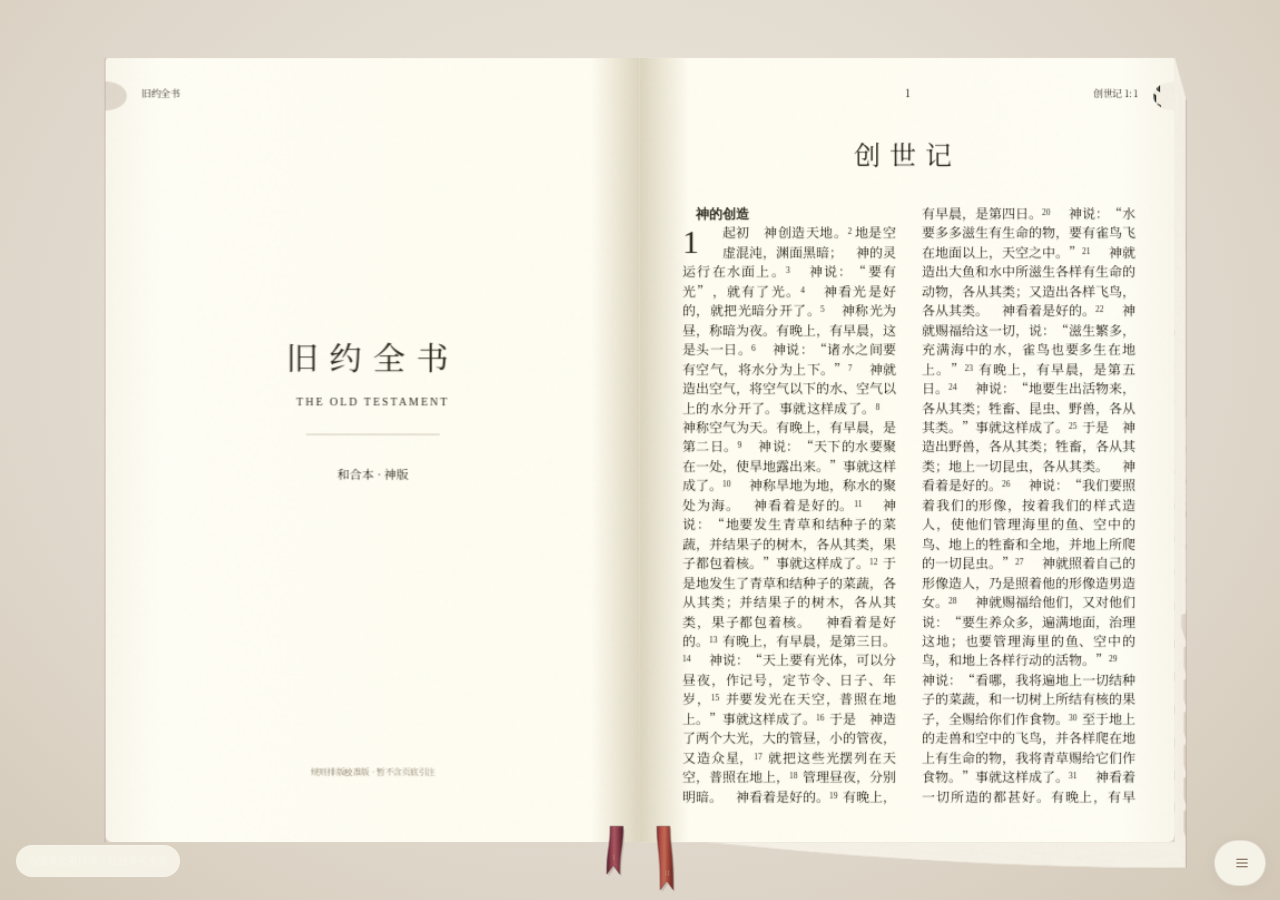
==== rules.html @ 72e5d9ef "Publish rule-based text typesetting preview" ====
<!doctype html>
<html lang="zh-CN" class="paper-immersive" data-reader-scene="reading" data-reader-chrome="hidden" data-paper-scene="reading" data-reader-build="rules-1" data-requires-rules="true">
<head>
  <meta charset="utf-8">
  <meta name="viewport" content="width=device-width,initial-scale=1,viewport-fit=cover">
  <meta name="theme-color" content="#d8d0c2">
  <meta name="description" content="固定纸页、双栏对开、书侧索引与真实阅读进度。一个保留经文空间记忆的圣经阅读体验原型。">
  <link rel="manifest" href="manifest.webmanifest"><link rel="icon" href="app-icon.svg" type="image/svg+xml"><link rel="apple-touch-icon" sizes="180x180" href="app-icon-180.png"><meta name="apple-mobile-web-app-capable" content="yes"><meta name="apple-mobile-web-app-status-bar-style" content="black-translucent">
  <title>纸页 · 统一规则排版校准</title>
  <link rel="stylesheet" href="fonts.css?v=rules-1">
  <link rel="stylesheet" href="fonts-extra.css?v=rules-1">
  <link rel="stylesheet" href="style.css?v=rules-1">
  <link rel="stylesheet" href="book-index.css?v=rules-1"><link rel="stylesheet" href="book-scene.css?v=rules-1"><link rel="stylesheet" href="book-solid.css?v=rules-1"><link rel="stylesheet" href="book-leaves.css?v=rules-1"><link rel="stylesheet" href="immersion.css?v=rules-1">
  <script src="book-material.js?v=rules-1" defer></script><script src="book-kinematics.js?v=rules-1" defer></script><script src="book-solid.js?v=rules-1" defer></script><script src="book-leaves.js?v=rules-1" defer></script><script src="book-scene.js?v=rules-1" defer></script><script src="book-index.js?v=rules-1" defer></script>
  <script src="bible-data.js?v=rules-1" defer></script>
  <script src="data/bible-source.js?v=rules-1" defer></script>
  <script src="paper-layout.js?v=rules-1" defer></script>
  <script src="paper-edition.js?v=rules-1" defer></script>
  <script src="rule-reader-bootstrap.js?v=rules-1" defer></script>
  <script src="paper-typography.js?v=rules-1" defer></script><script src="paper-page.js?v=rules-1" defer></script>
  <script src="gesture-core.js?v=rules-1" defer></script>
  <script src="paper-physics.js?v=rules-1" defer></script>
  <script src="paper-renderer.js?v=rules-1" defer></script>
  <script src="paper-edges.js?v=rules-1" defer></script><script src="ribbon-bookmarks.js?v=rules-1" defer></script>
  <link rel="stylesheet" href="paper-edges.css?v=rules-1"><link rel="stylesheet" href="ribbon-bookmarks.css?v=rules-1">
  <script src="app.js?v=rules-1" defer></script><script src="immersion.js?v=rules-1" defer></script>

  <script src="reader-release.js?v=rules-1" defer></script>
  <style>#reader-rule-loading{position:fixed;inset:0;z-index:9999;display:grid;place-content:center;padding:32px;background:#e8e1d4;color:#493f32;text-align:center;font:16px/1.8 system-ui,sans-serif}#reader-rule-loading p{max-width:30em}#reader-rule-loading a{color:#8b3939}html[data-rule-layout="ready"] #reader-rule-loading{display:none}</style>
</head>
<body data-paper-scene="reading">
<div id="reader-rule-loading" role="status"><strong>纸页 · 正在准备书页</strong><p>首次打开需要载入全文和字体，请稍候。</p><a href="./?v=rules-1">加载遇到问题？重新打开</a></div>
<header class="masthead">
  <a class="brand" href="#" aria-label="纸页，返回阅读"><span class="brand-mark">页</span><span>纸页<small>PAPER BIBLE</small></span></a>
  <div class="edition-label">和合本 · 规则排版校准 <span>RULES 01 · 统一规则试排</span></div>
  <button class="text-button" id="about-open">关于这本书 <span aria-hidden="true">↗</span></button>
</header>
<main>
  <aside class="intro">
    <div class="eyebrow"><i></i> 为位置记忆而设计</div>
    <h1>记得那句话，<br>也记得<br><em>它在哪里。</em></h1>
    <p class="lede">不是一条滚动的文字流。<br>是一本可以握住、翻动、重新找到的书。</p>
    <div class="principles">
      <div><span class="guide-icon">↔</span><p><strong>慢慢挪动，细细读</strong><small>轻拖移动纸页 · 捏合缩放整本书</small></p></div>
      <div><span class="guide-icon">⌁</span><p><strong>捏住一页，掀开，也可以放回</strong><small>长按后慢拖 · 纸页弯起，下一页露出</small></p></div>
      <div><span class="guide-icon">Ⅱ</span><p><strong>两根手指，翻过一叠纸</strong><small>连续快滑：5 页 → 10 页 → 20 页</small></p></div>
    </div>
    <div class="lab-controls"><span>用鼠标先试试</span><div><button id="demo-pan">慢拖示范</button><button id="demo-burst">双指快翻示范</button></div></div>
    <p class="prototype-note">统一规则试排 · 暂不含页底引注<br>同一页的位置不动，纸张可以慢慢弯起</p>
  </aside>
  <section class="reader" aria-label="纸质圣经阅读器">
    <div class="reader-header">
      <button class="location" id="location-button" aria-label="选择章节"><span id="book-name">创世记</span><span class="location-ref" id="chapter-name">第 1 章</span><span aria-hidden="true">⌄</span></button>
      <div class="view-switch" role="group" aria-label="观看方式"><button id="view-open" class="selected" aria-pressed="true">展开</button><button id="view-edge" aria-pressed="false">看书侧</button></div>
      <button class="icon-button" id="help-open" aria-label="手势说明">?</button>
    </div>
    <div class="stage-wrap">
      <div class="stage" id="stage" tabindex="0" role="region" aria-label="对开书页。直接拖动平移；长按约半秒后慢拖可掀页、回拖放回；双指捏合缩放。左页向右前翻，右页向左后翻。">
        <div class="surface-caption" id="surface-caption">一张固定的版面，一段熟悉的位置</div>
        <div class="book" id="book">
          <div class="book-volume" id="book-volume">
            <div id="paper-solid" aria-hidden="true"></div><div id="book-leaves" aria-hidden="true"></div>
            <div class="right-half" id="right-half"><div class="cover cover-right"></div><div class="page-stack right-stack" id="right-stack"></div><div id="right-paper-edges" class="natural-paper-edge" aria-hidden="true"></div><article class="paper right-paper" id="right-paper" aria-label="右页"></article><button class="paper-edge-hit edge-hit-right" id="right-edge-open" aria-label="点按右侧页边，拨开右侧纸页和切口目录" title="点按页边，拨开纸层切口"></button></div>
            <div class="left-half" id="left-half"><div class="cover cover-left"></div><div class="page-stack left-stack" id="left-stack"></div><div class="left-reading-edge" id="left-reading-edge" aria-hidden="true"></div><div id="left-paper-edges" class="natural-paper-edge" aria-hidden="true"></div><article class="paper left-paper" id="left-paper" aria-label="左页"></article><button class="paper-edge-hit edge-hit-left" id="left-edge-open" aria-label="点按左侧页边，拨开左侧纸页和切口目录" title="点按页边，拨开纸层切口"></button></div>
            <div class="gutter"></div><div id="ribbon-bookmarks" class="ribbon-bookmarks"></div>
            <div class="index-placement" id="index-placement"><div class="physical-index-host" id="physical-index-host"></div></div>
          </div>
        </div>
        <div class="touch-ring" id="touch-ring" aria-hidden="true"></div>
      </div>

      <div class="gesture-feedback" id="gesture-feedback" role="status" aria-live="polite">点按页边看目录 · 红丝带可夹页</div>
      <div class="viewport-map" id="viewport-map" aria-hidden="true"><div class="map-fold"></div><div id="map-window"></div></div>
    </div>
    <div class="reading-tools" id="reading-tools">
      <div class="focus-group" role="group" aria-label="阅读视角"><button id="fit-book" class="active">对开</button><button id="focus-left">左页</button><button id="focus-right">右页</button><button id="demo-peek" class="peek-demo" title="演示长按、掀开偷看、再放回">掀页演示</button></div>
      <div class="zoom-tools"><button id="zoom-out" aria-label="缩小">−</button><button id="zoom-value" title="恢复对开视角">100%</button><button id="zoom-in" aria-label="放大">＋</button></div>
    </div>
    <footer class="reader-footer">
      <button class="nav-button" id="prev" aria-label="向前翻一页">←</button>
      <div class="book-progress"><div class="progress-label"><span id="page-label">1 — 2</span><span id="progress-label">创世记</span></div><div class="thickness-track" title="左边是已翻过的书页，右边是尚未翻过的书页"><div class="read-block" id="read-block"></div><i id="position-pin"></i><div class="unread-block"></div></div><div class="thickness-labels"><span>已经翻过的纸页</span><span>还在右手边的纸页</span></div></div>
      <button class="nav-button" id="next" aria-label="向后翻一页">→</button>
    </footer>
  </section>
</main>
      <div class="scene-controls" id="scene-controls" aria-label="书侧目录">
        <div class="scene-topbar"><button id="scene-back">← 回到阅读</button><span id="scene-status" role="status">沿着书侧，找回那一卷</span></div>
        <div class="scene-bottom"><div class="scene-chapter-list" id="scene-chapter-list" hidden></div><div class="scene-actions"><button id="scene-digital" aria-pressed="false">展开为数字目录</button><button id="scene-chapters">当前卷章节</button></div><p>黑金 · 旧约　朱红 · 新约<br>上下拖动查看切口 · 点选纸层，连续翻开。</p></div>
      </div>
<dialog id="about-dialog"><button class="dialog-close" data-close aria-label="关闭">×</button><div class="eyebrow">关于这次实验</div><h2>位置不动，<br>只是换一种拿书的方式。</h2><p>手机上，放大并移动观看；平板横屏，完整展开两页。经文不会随屏幕宽度重新排版。</p><p>左右书页堆叠与底部厚度条对应全书位置。点按一侧页边，只拨开这一侧：上层向书脊错开更多，底层移动更少，露出嵌在半圆纸层切口里的标签。点切口可直接连续翻到那一卷，不必合书。上下拖动可查看其余切口；需要全部书卷时，可切换数字目录。合书和展开采用分层弯曲纸面，不再整块转动。两根红色丝带可独立夹页，点丝带尾端设置或回到书签。</p><p class="notice">规则排版试用版：现成和合本正文、标题与括注，按统一的字格、行距、双栏和章号规则自动分页。没有逐行位置表，也没有使用扫描页作阅读图像。暂不补齐缺失的语义标记和页底引注，因此试排页码、断行与原版仍有差异；不能宣称已经精确复刻。</p><p id="reader-version">体验版本 · rules-1<br><a id="reader-reload" href="./?v=rules-1">重新载入最新版</a>（保留阅读位置）</p><p>本轮正文导入既有和合本语义文本，保留标点、全角空格和现有括注。暂不补齐缺失的语义标记与页底引注，显示的是试排页码。阅读位置及两根丝带与旧体验版分开保存。</p><div class="sources"><a href="https://www.bibleinmylanguage.com/chinese-bible-midsize-black-black-pvc-covered-chinese-union-version-the-most-popular-bible-in-mainland-china-with-thumb-index-golden-letters-on-cover-red-edges-cuv-holy-bible/" target="_blank" rel="noreferrer">内页风格参考 ↗</a><a href="https://ebible.org/cmn-cu89s/copyright.htm" target="_blank" rel="noreferrer">旧体验版资料来源：eBible ↗</a></div></dialog>
<dialog id="help-dialog"><button class="dialog-close" data-close aria-label="关闭">×</button><div class="eyebrow">手势小抄 · 可逆的翻页</div><h2>先捏住这张纸，<br>再决定要不要翻过去。</h2><dl><dt>长按约半秒，再慢慢拖</dt><dd>右页向左掀，左页向右掀。从触点到书脊之间会弯起，下面的下一页逐渐露出；手指往回走，纸页就跟着退回。</dd><dt>松手放下</dt><dd>翻过中间或向前甩出时完成翻页；没过中间或明显往回拖时回落。只掀开偷看，不会改变页码。中途添加第二根手指会放回纸页，转为缩放。</dd><dt>直接单指慢拖</dt><dd>不先长按，仍然是移动整本书，不会进入掀页。</dd><dt>单指 / 双指快滑</dt><dd>单指翻 1 页；双指先翻 5 页，1.25 秒内连续同向快滑加速到 10、20 页。都用弯曲纸页过渡。</dd><dt>双指张开 / 合拢</dt><dd>缩放整本书；本次触摸不会误触发翻页。</dd><dt>点按页边</dt><dd>点左右纸页的外侧边缘，只把该侧纸层向书脊拨开；上层错开更多，露出半圆切口。点切口直接翻到该卷。上下拖动查看其他切口，点空白或「收回纸页」放回；阅读时慢拖页边仍是平移。</dd><dt>两根红丝带</dt><dd>点书底的丝带尾端，可分别夹住当前页、回到已夹位置、改夹或取出。书签保存在本浏览器；放大后看不到丝带时，可在阅读工具中打开「丝带书签」。</dd><dt>鼠标与演示</dt><dd>按住鼠标约半秒再拖，也能掀页；点击工具栏「掀页演示」可看一次掀开、偷看、放回的完整过程。Esc 可放回纸页。</dd></dl><p class="notice">“翻 1 页”按翻动一张纸计算，即下一组对开。当前为轻量曲面纸张模拟，并非完整纸张力学仿真；不同手机的多指手感仍需真机体验。</p></dialog>

</body></html>
---- fonts.css ----
@font-face{font-family:PaperSerif;src:url("fonts/serif-0-cbd42fdb.woff2");font-weight:400;font-display:swap;unicode-range:U+20,U+2A,U+2D,U+2E,U+2F,U+30,U+31,U+32,U+33,U+34,U+35,U+36,U+37,U+38,U+39,U+41,U+42,U+43,U+44,U+45,U+46,U+47,U+48,U+49,U+4A,U+4B,U+4C,U+4D,U+4E,U+4F,U+50,U+51,U+52,U+53,U+54,U+55,U+56,U+57,U+58,U+59,U+5A,U+61,U+62,U+63,U+64,U+65,U+66,U+67,U+68,U+69,U+6A,U+6B,U+6C,U+6D,U+6E,U+6F,U+70,U+71,U+72,U+73,U+74,U+75,U+76,U+77,U+78,U+79,U+7A,U+A0,U+B7,U+2014,U+201C,U+201D,U+2D8D,U+3000,U+3001,U+3002,U+300C,U+300D,U+300E,U+300F,U+3014,U+3015,U+4E00,U+4E01,U+4E03,U+4E07,U+4E08,U+4E09,U+4E0A,U+4E0B,U+4E0D,U+4E0E,U+4E11,U+4E13,U+4E14,U+4E15,U+4E16,U+4E1A,U+4E1B,U+4E1C,U+4E1D,U+4E22,U+4E24,U+4E25,U+4E27,U+4E2A,U+4E2D,U+4E30,U+4E32,U+4E34,U+4E39,U+4E3A,U+4E3B,U+4E3D,U+4E3E,U+4E43,U+4E45,U+4E48,U+4E49,U+4E4B,U+4E4C,U+4E4E,U+4E4F,U+4E50,U+4E56,U+4E58,U+4E5D,U+4E5F,U+4E60,U+4E61,U+4E66,U+4E70,U+4E71,U+4E73,U+4E86,U+4E89,U+4E8B,U+4E8C,U+4E8E,U+4E8F,U+4E91,U+4E92,U+4E94,U+4E95,U+4E98,U+4E9A,U+4E9B,U+4EA1,U+4EA4,U+4EA5,U+4EA6,U+4EA7,U+4EA8,U+4EA9,U+4EAB,U+4EAC,U+4EAD,U+4EAE,U+4EB2,U+4EB5,U+4EBA,U+4EBF,U+4EC0,U+4EC1,U+4EC5,U+4EC6,U+4EC7,U+4ECA,U+4ECB,U+4ECD,U+4ECE,U+4ED1,U+4ED3,U+4ED4,U+4ED6,U+4ED7,U+4ED8,U+4ED9,U+4EE3,U+4EE4,U+4EE5,U+4EEA,U+4EEC,U+4EF0,U+4EF6,U+4EF7,U+4EFB,U+4EFD,U+4EFF,U+4F0A,U+4F0D,U+4F0F,U+4F10,U+4F11,U+4F17,U+4F19,U+4F1A,U+4F1F,U+4F20,U+4F24,U+4F26,U+4F2A,U+4F2F,U+4F30,U+4F34,U+4F36,U+4F38,U+4F3A,U+4F3C,U+4F46,U+4F4D,U+4F4E,U+4F4F,U+4F50,U+4F51,U+4F53,U+4F55,U+4F59,U+4F5B,U+4F5C,U+4F60,U+4F63,U+4F69,U+4F6F,U+4F73,U+4F7F,U+4F84,U+4F8B,U+4F8D,U+4F9B,U+4F9D,U+4FA7,U+4FAE,U+4FAF,U+4FB5,U+4FBF,U+4FC3,U+4FC4,U+4FCA,U+4FCF,U+4FD7,U+4FDD,U+4FE1,U+4FEE,U+4FEF,U+4FF1,U+4FF8,U+500D,U+5012,U+5014,U+5018,U+5019,U+501A,U+501F,U+5026,U+502D,U+503A,U+503C,U+503E,U+5047,U+504F,U+505A,U+505C,U+5065,U+5076,U+5077,U+507F,U+5085,U+508D,U+50AC,U+50B2,U+50CF,U+50DA,U+50ED,U+50EE,U+50F5,U+50FB,U+513F,U+5141,U+5143,U+5144,U+5145,U+5146,U+5148,U+5149,U+514B,U+514D,U+5151,U+5154,U+515A,U+515C,U+5162,U+5165,U+5168,U+516B,U+516C,U+516D,U+5170,U+5171,U+5173,U+5174,U+5175,U+5176,U+5177,U+5178,U+517B,U+517C,U+517D,U+5185,U+5188,U+518C,U+518D,U+5192,U+5195,U+5199,U+519B,U+519C,U+51A0,U+51A4,U+51A5,U+51AC,U+51B0,U+51B2,U+51B3,U+51B5,U+51B7,U+51C0,U+51C4,U+51C6,U+51C9,U+51CB,U+51CC,U+51CF,U+51D1,U+51DD,U+51E0,U+51E1,U+51E4,U+51ED,U+51EF,U+51F3,U+51F6,U+51F8,U+51F9,U+51FA,U+51FB,U+51FF,U+5200,U+5203,U+5206,U+5207,U+5211,U+5212,U+5217,U+5219,U+521A,U+521B,U+521D,U+5220,U+5224,U+5228,U+5229,U+522B,U+522E,U+5230,U+5236,U+5237,U+523A,U+523B,U+5243,U+524A,U+524D,U+5251,U+5254,U+5256,U+525C,U+5265,U+5269,U+526A,U+526F;}
@font-face{font-family:PaperSerif;src:url("fonts/serif-1-419ee6e7.woff2");font-weight:400;font-display:swap;unicode-range:U+5272,U+527F,U+5288,U+529B,U+529D,U+529E,U+529F,U+52A0,U+52A1,U+52A3,U+52A8,U+52A9,U+52AA,U+52AC,U+52B1,U+52B2,U+52B3,U+52BF,U+52C3,U+52C7,U+52C9,U+52D2,U+52DF,U+52E4,U+52FE,U+52FF,U+5300,U+5305,U+5309,U+5316,U+5317,U+5319,U+5320,U+5323,U+532A,U+5339,U+533A,U+533B,U+533F,U+5341,U+5343,U+5347,U+5348,U+534A,U+534E,U+534F,U+5351,U+5352,U+5355,U+5356,U+5357,U+535A,U+535C,U+5360,U+5364,U+5366,U+5367,U+536B,U+536F,U+5370,U+5371,U+5373,U+5374,U+5377,U+5378,U+5382,U+5384,U+5385,U+5386,U+5389,U+538B,U+538C,U+5395,U+539A,U+539F,U+53A8,U+53BB,U+53C2,U+53C8,U+53C9,U+53CA,U+53CB,U+53CC,U+53CD,U+53D1,U+53D4,U+53D6,U+53D7,U+53D8,U+53D9,U+53DB,U+53DF,U+53E0,U+53E3,U+53E4,U+53E5,U+53E6,U+53E8,U+53E9,U+53EA,U+53EB,U+53EC,U+53EF,U+53F0,U+53F1,U+53F2,U+53F3,U+53F6,U+53F7,U+53F8,U+53F9,U+53FC,U+5401,U+5403,U+5404,U+5408,U+5409,U+540A,U+540C,U+540D,U+540E,U+540F,U+5410,U+5411,U+5413,U+5415,U+5417,U+541B,U+541D,U+541E,U+541F,U+5426,U+5427,U+5429,U+542B,U+542C,U+542F,U+5434,U+5435,U+5438,U+5439,U+543C,U+543E,U+5440,U+5448,U+544A,U+5450,U+5455,U+5458,U+5462,U+5468,U+5473,U+5475,U+547C,U+547D,U+5482,U+5486,U+548C,U+5490,U+5492,U+5499,U+54AC,U+54B3,U+54B7,U+54B8,U+54BD,U+54C0,U+54C1,U+54C4,U+54C7,U+54C8,U+54C9,U+54CD,U+54CE,U+54D1,U+54D2,U+54D7,U+54E5,U+54E9,U+54EA,U+54ED,U+54EE,U+54F2,U+54FA,U+54FC,U+5506,U+5507,U+5509,U+5524,U+5531,U+553E,U+5543,U+5544,U+5546,U+554A,U+5566,U+556C,U+557C,U+5582,U+5583,U+5584,U+5587,U+5589,U+558A,U+5598,U+559C,U+559D,U+55A7,U+55B7,U+55BB,U+55C9,U+55D0,U+55E3,U+55E4,U+55F3,U+5609,U+5618,U+562C,U+5631,U+5632,U+5634,U+5636,U+563B,U+564E,U+5668,U+5669,U+568F,U+56B7,U+56BC,U+56CA,U+56DA,U+56DB,U+56DE,U+56E0,U+56E2,U+56EB,U+56ED,U+56F0,U+56F4,U+56F5,U+56FA,U+56FD,U+56FE,U+56FF,U+5706,U+5708,U+571F,U+5723,U+5728,U+572D,U+5730,U+573A,U+5740,U+5747,U+574D,U+574E,U+574F,U+5750,U+5751,U+5757,U+575A,U+575B,U+575F,U+5760,U+5761,U+5766,U+5782,U+578B,U+5792,U+57A3,U+57A6,U+57AB,U+57C3,U+57CB,U+57CE,U+57E0,U+57F9,U+57FA,U+5802,U+5806,U+5815,U+582A,U+5835,U+584C,U+5854,U+5858,U+585E,U+586B,U+5881,U+5883,U+5893,U+5899,U+589E,U+58A8,U+58A9,U+58C1,U+58EB,U+58EE,U+58F0,U+58F6,U+5904,U+5907,U+590D,U+590F,U+5916,U+5919,U+591A,U+591C,U+591F,U+5927,U+5929,U+592A,U+592B,U+592D,U+592E,U+5931,U+5934,U+5938,U+5939,U+593A,U+5941,U+5947,U+5948,U+5949,U+594B,U+594F,U+5951,U+5954,U+5956,U+5957,U+5960,U+5962,U+5965,U+5973,U+5974,U+5976,U+5978,U+5979,U+597D,U+5982,U+5983,U+5984,U+5986,U+5987,U+5988,U+5992,U+5993,U+5999,U+59A5,U+59A8,U+59AE,U+59B9,U+59BB,U+59BE,U+59CA,U+59CB,U+59D0,U+59D1,U+59D3,U+59D4,U+59E8,U+59FB,U+5A01,U+5A03,U+5A07,U+5A08,U+5A18,U+5A36,U+5A3C,U+5A46,U+5A49,U+5A5A,U+5A62,U+5A6A,U+5A74,U+5A7F,U+5A9A,U+5AB3,U+5AC1,U+5AC2;}
@font-face{font-family:PaperSerif;src:url("fonts/serif-2-812666ce.woff2");font-weight:400;font-display:swap;unicode-range:U+5AC9,U+5ACC,U+5AD4,U+5AE9,U+5B09,U+5B50,U+5B54,U+5B55,U+5B57,U+5B58,U+5B59,U+5B5A,U+5B5D,U+5B63,U+5B64,U+5B66,U+5B69,U+5B73,U+5B7D,U+5B81,U+5B83,U+5B85,U+5B87,U+5B88,U+5B89,U+5B8C,U+5B8F,U+5B97,U+5B98,U+5B99,U+5B9A,U+5B9C,U+5B9D,U+5B9E,U+5BA0,U+5BA1,U+5BA2,U+5BA3,U+5BA4,U+5BAB,U+5BB0,U+5BB3,U+5BB4,U+5BB5,U+5BB6,U+5BB9,U+5BBD,U+5BBE,U+5BBF,U+5BC2,U+5BC4,U+5BC6,U+5BCC,U+5BD2,U+5BD3,U+5BDD,U+5BDE,U+5BDF,U+5BE1,U+5BE8,U+5BF8,U+5BF9,U+5BFB,U+5BFC,U+5BFF,U+5C01,U+5C04,U+5C06,U+5C0A,U+5C0F,U+5C11,U+5C14,U+5C16,U+5C18,U+5C1A,U+5C1D,U+5C31,U+5C38,U+5C3A,U+5C3C,U+5C3D,U+5C3E,U+5C3F,U+5C40,U+5C42,U+5C45,U+5C48,U+5C49,U+5C4B,U+5C55,U+5C5E,U+5C61,U+5C65,U+5C6F,U+5C71,U+5C81,U+5C82,U+5C94,U+5C96,U+5C9B,U+5CA9,U+5CAD,U+5CB3,U+5CB8,U+5CF0,U+5CFB,U+5D07,U+5D0E,U+5D16,U+5D29,U+5D3D,U+5D4C,U+5DDD,U+5DE1,U+5DE2,U+5DE5,U+5DE6,U+5DE7,U+5DEB,U+5DEE,U+5DF1,U+5DF2,U+5DF3,U+5DF4,U+5DF7,U+5DFE,U+5E02,U+5E03,U+5E05,U+5E06,U+5E08,U+5E0C,U+5E10,U+5E11,U+5E15,U+5E16,U+5E18,U+5E1A,U+5E1C,U+5E1D,U+5E26,U+5E2D,U+5E2E,U+5E37,U+5E38,U+5E45,U+5E54,U+5E55,U+5E72,U+5E73,U+5E74,U+5E76,U+5E78,U+5E7B,U+5E7C,U+5E7D,U+5E7F,U+5E84,U+5E86,U+5E87,U+5E8A,U+5E8F,U+5E93,U+5E94,U+5E95,U+5E97,U+5E99,U+5E9C,U+5E9F,U+5EA6,U+5EA7,U+5EAD,U+5EB5,U+5EB6,U+5EB7,U+5EC9,U+5ECA,U+5EEA,U+5EF6,U+5EFA,U+5EFF,U+5F00,U+5F02,U+5F03,U+5F04,U+5F0A,U+5F0F,U+5F11,U+5F13,U+5F15,U+5F17,U+5F1F,U+5F20,U+5F25,U+5F26,U+5F2F,U+5F31,U+5F39,U+5F3A,U+5F52,U+5F53,U+5F55,U+5F62,U+5F69,U+5F70,U+5F71,U+5F79,U+5F7C,U+5F80,U+5F81,U+5F84,U+5F85,U+5F87,U+5F88,U+5F8B,U+5F90,U+5F92,U+5F97,U+5FA1,U+5FAA,U+5FAE,U+5FB7,U+5FC3,U+5FC5,U+5FCC,U+5FCD,U+5FD2,U+5FD7,U+5FD8,U+5FD9,U+5FE0,U+5FE4,U+5FE7,U+5FEB,U+5FF5,U+5FFB,U+5FFD,U+5FFF,U+6000,U+6001,U+600E,U+6012,U+6015,U+601C,U+601D,U+6020,U+6025,U+6027,U+6028,U+602A,U+602F,U+603B,U+6043,U+604B,U+6050,U+6052,U+6055,U+6064,U+6068,U+6069,U+606D,U+606F,U+6070,U+6073,U+6076,U+6078,U+607A,U+607C,U+6084,U+6089,U+6094,U+6096,U+609F,U+60A3,U+60A6,U+60AC,U+60AF,U+60B2,U+60B4,U+60BC,U+60C5,U+60CA,U+60D1,U+60DC,U+60DF,U+60E0,U+60E7,U+60E8,U+60E9,U+60EB,U+60ED,U+60EF,U+60F0,U+60F3,U+60F6,U+60F9,U+6101,U+6106,U+6108,U+610E,U+610F,U+611A,U+611F,U+6124,U+6127,U+613F,U+6148,U+614C,U+614E,U+6155,U+6162,U+6167,U+6170,U+618E,U+6194,U+61C2,U+61C8,U+61CA,U+61D2,U+61E6,U+6208,U+620D,U+620F,U+6210,U+6211,U+6212,U+6216,U+6218,U+621A,U+621B,U+621F,U+6225,U+622A,U+622E,U+6233,U+6234,U+6237,U+623E,U+623F,U+6240,U+6241,U+6247,U+624B,U+624D,U+624E,U+6251,U+6253,U+6254,U+6258,U+625B,U+6263,U+6267,U+6269,U+626A,U+626B,U+626C,U+626D,U+626E,U+626F,U+6270,U+6276,U+6279,U+627E,U+627F,U+6280,U+6284,U+628A,U+6293,U+6295,U+6296,U+6297,U+6298,U+629A,U+629B,U+629F,U+62A1,U+62A2,U+62A4,U+62A5,U+62AB;}
@font-face{font-family:PaperSerif;src:url("fonts/serif-3-44a3578f.woff2");font-weight:400;font-display:swap;unicode-range:U+62AC,U+62B1,U+62B5,U+62B9,U+62BC,U+62BD,U+62C5,U+62C6,U+62C7,U+62C8,U+62C9,U+62CD,U+62D0,U+62D2,U+62D4,U+62D6,U+62D8,U+62D9,U+62DA,U+62DB,U+62DC,U+62DF,U+62E2,U+62E3,U+62E5,U+62E6,U+62E7,U+62E8,U+62E9,U+62EC,U+62EF,U+62F3,U+62F4,U+62F7,U+62FE,U+62FF,U+6301,U+6302,U+6307,U+6309,U+6311,U+6313,U+6316,U+631E,U+631F,U+6321,U+6323,U+6324,U+6328,U+632A,U+632B,U+632F,U+6332,U+633A,U+633D,U+6342,U+6346,U+6349,U+634F,U+6350,U+6355,U+635F,U+6361,U+6362,U+6363,U+6367,U+636E,U+6376,U+6377,U+637B,U+6380,U+6388,U+6389,U+638C,U+638F,U+6390,U+6392,U+6398,U+63A0,U+63A2,U+63A3,U+63A5,U+63A7,U+63A8,U+63A9,U+63AA,U+63B3,U+63B7,U+63D0,U+63D2,U+63DD,U+63E1,U+63E3,U+63EA,U+63ED,U+6400,U+6401,U+6402,U+6405,U+6406,U+640B,U+6413,U+641C,U+6427,U+642C,U+642D,U+643A,U+6446,U+6447,U+6454,U+6458,U+6469,U+6478,U+6487,U+6491,U+6492,U+6495,U+649E,U+64A4,U+64AD,U+64AE,U+64B5,U+64BC,U+64C5,U+64CD,U+64D2,U+64D8,U+64E6,U+6512,U+652F,U+6536,U+6539,U+653B,U+653E,U+653F,U+6545,U+6548,U+654C,U+654F,U+6551,U+6555,U+6559,U+655B,U+655E,U+6562,U+6563,U+6566,U+656C,U+6570,U+6572,U+6574,U+6577,U+6587,U+658B,U+6590,U+6591,U+6597,U+6599,U+659C,U+659F,U+65A4,U+65A5,U+65A7,U+65A9,U+65AD,U+65AF,U+65B0,U+65B9,U+65BD,U+65C1,U+65C5,U+65CB,U+65CC,U+65CF,U+65D2,U+65D7,U+65E0,U+65E2,U+65E5,U+65E6,U+65E7,U+65E8,U+65E9,U+65EC,U+65F1,U+65F6,U+65F7,U+65FA,U+6602,U+6606,U+660C,U+660E,U+660F,U+6613,U+6614,U+661F,U+6625,U+6627,U+6628,U+662F,U+6634,U+663C,U+663E,U+6643,U+664B,U+664C,U+6652,U+6653,U+665A,U+6668,U+666E,U+666F,U+6674,U+6676,U+6677,U+667A,U+6682,U+6691,U+6696,U+6697,U+66B4,U+66DD,U+66F2,U+66F4,U+66F7,U+66FC,U+66FE,U+66FF,U+6700,U+6708,U+6709,U+670B,U+670D,U+6714,U+671B,U+671D,U+671F,U+6728,U+672A,U+672B,U+672C,U+672F,U+6731,U+6734,U+6735,U+673A,U+673D,U+6740,U+6742,U+6743,U+6746,U+6748,U+6749,U+674E,U+674F,U+6750,U+6751,U+6756,U+675C,U+675F,U+6760,U+6761,U+6765,U+6768,U+676F,U+6770,U+6774,U+6775,U+677E,U+677F,U+6781,U+6789,U+6795,U+6797,U+679C,U+679D,U+67A2,U+67AA,U+67AB,U+67AF,U+67B3,U+67B5,U+67B6,U+67B7,U+67C1,U+67C4,U+67CF,U+67D0,U+67D3,U+67D4,U+67DC,U+67DE,U+67E5,U+67EF,U+67F1,U+67F3,U+67F4,U+6807,U+680B,U+680F,U+6811,U+6816,U+6817,U+6837,U+6838,U+6839,U+683C,U+683D,U+6842,U+6843,U+6845,U+6846,U+6848,U+684C,U+6851,U+6868,U+6876,U+6881,U+6883,U+6885,U+6897,U+68A2,U+68A6,U+68AD,U+68AF,U+68B0,U+68B3,U+68C0,U+68C2,U+68CD,U+68D2,U+68D5,U+68D8,U+68DA,U+68EE,U+68F5,U+68FA,U+6905,U+690D,U+693D,U+695A,U+6960,U+6963,U+697C,U+6982,U+6984,U+699C,U+69A7,U+69A8,U+69AB,U+69B4,U+69BB,U+69C1,U+69CC,U+69DB,U+69FD,U+6A21,U+6A2A,U+6A44,U+6A5B,U+6A61,U+6A79,U+6A80,U+6A90,U+6B20,U+6B21,U+6B22,U+6B23,U+6B32,U+6B3A,U+6B3E,U+6B47,U+6B4C,U+6B62,U+6B63,U+6B64,U+6B65,U+6B66,U+6B6A,U+6B79;}
@font-face{font-family:PaperSerif;src:url("fonts/serif-4-0f13e8ef.woff2");font-weight:400;font-display:swap;unicode-range:U+6B7B,U+6B83,U+6B8B,U+6B93,U+6BA1,U+6BB4,U+6BB5,U+6BB7,U+6BBF,U+6BC1,U+6BC2,U+6BCD,U+6BCF,U+6BD2,U+6BD4,U+6BD5,U+6BD7,U+6BD9,U+6BDB,U+6BEB,U+6BEF,U+6C0F,U+6C11,U+6C14,U+6C34,U+6C38,U+6C41,U+6C42,U+6C49,U+6C4A,U+6C57,U+6C5B,U+6C5F,U+6C60,U+6C61,U+6C64,U+6C6A,U+6C72,U+6C79,U+6C89,U+6C8C,U+6C90,U+6C99,U+6C9B,U+6C9F,U+6CA1,U+6CA6,U+6CA7,U+6CAB,U+6CB3,U+6CB8,U+6CB9,U+6CBB,U+6CBD,U+6CBE,U+6CBF,U+6CC4,U+6CC9,U+6CCA,U+6CD5,U+6CDB,U+6CDE,U+6CE1,U+6CE2,U+6CE3,U+6CE5,U+6CE8,U+6CEA,U+6CF0,U+6CF3,U+6CFB,U+6CFC,U+6D01,U+6D0B,U+6D11,U+6D12,U+6D17,U+6D1B,U+6D1E,U+6D2A,U+6D32,U+6D3B,U+6D3C,U+6D3E,U+6D41,U+6D45,U+6D46,U+6D47,U+6D4A,U+6D4B,U+6D4E,U+6D51,U+6D53,U+6D66,U+6D69,U+6D6A,U+6D6E,U+6D74,U+6D77,U+6D78,U+6D82,U+6D88,U+6D89,U+6D8C,U+6D8E,U+6D9B,U+6DA4,U+6DA6,U+6DA8,U+6DAE,U+6DAF,U+6DB2,U+6DB8,U+6DCB,U+6DE1,U+6DE4,U+6DEB,U+6DF1,U+6DF7,U+6DF9,U+6DFB,U+6E05,U+6E0A,U+6E0E,U+6E10,U+6E14,U+6E21,U+6E23,U+6E29,U+6E2F,U+6E34,U+6E38,U+6E3A,U+6E43,U+6E56,U+6E7E,U+6E7F,U+6E83,U+6E85,U+6E90,U+6EA2,U+6EAA,U+6EBA,U+6ECB,U+6ED1,U+6ED3,U+6ED4,U+6EDA,U+6EE1,U+6EE4,U+6EE5,U+6EE8,U+6EE9,U+6EF4,U+6F02,U+6F06,U+6F0F,U+6F13,U+6F20,U+6F2B,U+6F6D,U+6F84,U+6F8E,U+6F9C,U+6FA1,U+6FB3,U+6FC0,U+6FE0,U+6FEF,U+7011,U+704C,U+706B,U+706D,U+706F,U+7070,U+7075,U+7076,U+707E,U+707F,U+7089,U+708E,U+7092,U+70AD,U+70B9,U+70BC,U+70C1,U+70C2,U+70C8,U+70D8,U+70D9,U+70DB,U+70DF,U+70E4,U+70E6,U+70E7,U+70EB,U+70ED,U+7109,U+710A,U+711A,U+7126,U+7130,U+7136,U+714C,U+714E,U+715E,U+7164,U+7167,U+716E,U+717D,U+7184,U+718A,U+7194,U+719F,U+71AC,U+71CE,U+71D4,U+71D5,U+71E5,U+7206,U+722A,U+722C,U+7231,U+7235,U+7236,U+7238,U+723D,U+7247,U+7248,U+724C,U+7259,U+725B,U+725D,U+7261,U+7262,U+7267,U+7269,U+7272,U+7275,U+7279,U+727A,U+7281,U+728A,U+72AC,U+72AF,U+72B6,U+72B9,U+72C2,U+72C4,U+72CD,U+72D0,U+72D7,U+72E0,U+72E1,U+72EC,U+72ED,U+72EE,U+72F1,U+72F8,U+72FC,U+730E,U+7316,U+731B,U+731C,U+732A,U+732B,U+732E,U+7334,U+733E,U+733F,U+7384,U+7387,U+7389,U+738B,U+738E,U+739B,U+73A9,U+73AB,U+73AF,U+73B0,U+73B3,U+73B7,U+73BA,U+73BB,U+73C9,U+73CA,U+73CD,U+73DE,U+73E0,U+73E5,U+73ED,U+73F0,U+7403,U+7406,U+740F,U+7410,U+7422,U+7433,U+7434,U+7435,U+7436,U+7455,U+7459,U+745A,U+745F,U+7470,U+747E,U+7483,U+748E,U+74A7,U+74DC,U+74E3,U+74E4,U+74E6,U+74EE,U+74F6,U+7518,U+751A,U+751C,U+751F,U+7525,U+7528,U+7529,U+7530,U+7531,U+7532,U+7533,U+7535,U+7537,U+7538,U+753B,U+7545,U+754C,U+754F,U+7559,U+755C,U+7565,U+7566,U+756A,U+7586,U+758B,U+758F,U+7591,U+7596,U+759F,U+75A5,U+75AB,U+75AE,U+75AF,U+75B2,U+75B5,U+75BC,U+75BE,U+75C5,U+75C7,U+75CA,U+75D2,U+75D4,U+75D5,U+75DB,U+75E2,U+75E8,U+75EA,U+75EB,U+75F4,U+7600,U+761F,U+7620,U+7624,U+7626,U+762A,U+762B,U+7638,U+7663,U+766B,U+767B,U+767D,U+767E,U+7682,U+7684;}
@font-face{font-family:PaperSerif;src:url("fonts/serif-5-4bf1fc6f.woff2");font-weight:400;font-display:swap;unicode-range:U+7686,U+7687,U+768E,U+76AE,U+76B1,U+76BF,U+76C2,U+76C6,U+76C8,U+76CA,U+76CF,U+76D0,U+76D1,U+76D2,U+76D4,U+76D6,U+76D7,U+76D8,U+76DB,U+76DF,U+76EE,U+76F4,U+76F8,U+76F9,U+76FC,U+76FE,U+7701,U+7709,U+770B,U+771F,U+7728,U+7736,U+7737,U+773C,U+7740,U+7741,U+775A,U+775B,U+7761,U+7763,U+7766,U+7779,U+7785,U+778E,U+7792,U+77AA,U+77B3,U+77BB,U+77DB,U+77DC,U+77E2,U+77E5,U+77E9,U+77EC,U+77ED,U+77EE,U+77F3,U+77F6,U+77FF,U+7801,U+780C,U+780D,U+7816,U+7827,U+7834,U+7838,U+785D,U+786B,U+786C,U+786E,U+7877,U+788C,U+788D,U+788E,U+7891,U+7897,U+789C,U+78A1,U+78A7,U+78B0,U+78D0,U+78E8,U+78EC,U+78F4,U+78FA,U+7901,U+793A,U+793C,U+7940,U+7948,U+7949,U+7956,U+795D,U+795E,U+796D,U+7977,U+7978,U+7980,U+7981,U+7984,U+798F,U+79A7,U+79BB,U+79BD,U+79BE,U+79C0,U+79C1,U+79C3,U+79C9,U+79CB,U+79CD,U+79D5,U+79D8,U+79DF,U+79E4,U+79E6,U+79E7,U+79EF,U+79F0,U+79F8,U+79FB,U+79FD,U+7A00,U+7A0B,U+7A0D,U+7A0E,U+7A17,U+7A20,U+7A23,U+7A33,U+7A3C,U+7A51,U+7A57,U+7A74,U+7A76,U+7A77,U+7A79,U+7A7A,U+7A7F,U+7A81,U+7A83,U+7A84,U+7A8D,U+7A91,U+7A96,U+7A97,U+7A98,U+7A9C,U+7A9D,U+7A9F,U+7AA5,U+7AA8,U+7ABF,U+7ACB,U+7AD6,U+7AD9,U+7ADE,U+7ADF,U+7AE0,U+7AE5,U+7AED,U+7AEF,U+7AFF,U+7B03,U+7B06,U+7B0F,U+7B11,U+7B14,U+7B19,U+7B1B,U+7B26,U+7B28,U+7B2C,U+7B3C,U+7B49,U+7B4B,U+7B4F,U+7B50,U+7B51,U+7B52,U+7B54,U+7B56,U+7B5B,U+7B75,U+7B79,U+7B7E,U+7B8D,U+7B95,U+7B97,U+7BA1,U+7BA9,U+7BAB,U+7BAD,U+7BB1,U+7BB4,U+7BC7,U+7BD3,U+7BE1,U+7BEE,U+7BF1,U+7BF7,U+7BFE,U+7C38,U+7C4D,U+7C73,U+7C74,U+7C7B,U+7C89,U+7C92,U+7C97,U+7C98,U+7C9C,U+7CAA,U+7CAE,U+7CBE,U+7CCA,U+7CDF,U+7CE0,U+7CFB,U+7D20,U+7D22,U+7D27,U+7D2B,U+7D2F,U+7D6E,U+7E41,U+7E9B,U+7EA2,U+7EA6,U+7EA7,U+7EAA,U+7EAC,U+7EAF,U+7EB2,U+7EB3,U+7EB5,U+7EB6,U+7EB7,U+7EB8,U+7EB9,U+7EBA,U+7EBD,U+7EBF,U+7EC3,U+7EC6,U+7EC7,U+7EC8,U+7ECA,U+7ECF,U+7ED1,U+7ED2,U+7ED3,U+7ED5,U+7ED9,U+7EDC,U+7EDD,U+7EDF,U+7EE3,U+7EE7,U+7EED,U+7EF0,U+7EF3,U+7EF5,U+7EF8,U+7EFA,U+7EFF,U+7F04,U+7F05,U+7F06,U+7F12,U+7F13,U+7F16,U+7F18,U+7F1A,U+7F1D,U+7F20,U+7F26,U+7F29,U+7F38,U+7F3A,U+7F50,U+7F51,U+7F55,U+7F57,U+7F5A,U+7F62,U+7F69,U+7F6A,U+7F6E,U+7F81,U+7F8A,U+7F8E,U+7F94,U+7F9A,U+7F9E,U+7FA1,U+7FA4,U+7FB9,U+7FBD,U+7FC1,U+7FC5,U+7FCE,U+7FD4,U+7FE0,U+7FE1,U+7FF0,U+7FF3,U+7FFB,U+7FFC,U+8000,U+8001,U+8003,U+8005,U+800C,U+800D,U+8010,U+8015,U+8017,U+8019,U+8033,U+8036,U+8038,U+803B,U+803D,U+8042,U+804B,U+804C,U+8054,U+8058,U+805A,U+806A,U+8083,U+8086,U+8089,U+808B,U+808C,U+8098,U+809A,U+809D,U+80A0,U+80A1,U+80A2,U+80A4,U+80A5,U+80A9,U+80AE,U+80AF,U+80B2,U+80BA,U+80BE,U+80BF,U+80C0,U+80C1,U+80C3,U+80C4,U+80C6,U+80CC,U+80CE,U+80D6,U+80DC,U+80DE,U+80E1,U+80F3,U+80F6,U+80F8,U+80FD,U+8102,U+810A,U+810F,U+8110,U+8111,U+8113,U+811A,U+8131,U+8138,U+813E,U+814A,U+814C,U+8151,U+8153;}
@font-face{font-family:PaperSerif;src:url("fonts/serif-6-f547b217.woff2");font-weight:400;font-display:swap;unicode-range:U+8165,U+816E,U+8170,U+8179,U+817E,U+817F,U+8180,U+818F,U+819B,U+819D,U+81B3,U+81C2,U+81CC,U+81E3,U+81EA,U+81EC,U+81ED,U+81F3,U+81F4,U+81FC,U+8200,U+8205,U+820C,U+820D,U+8212,U+8214,U+821C,U+821E,U+821F,U+822A,U+822C,U+8231,U+8235,U+8239,U+826E,U+826F,U+8270,U+8272,U+8273,U+827A,U+827E,U+8282,U+829F,U+82A5,U+82A6,U+82AB,U+82B1,U+82B8,U+82B9,U+82BD,U+82C7,U+82CD,U+82CF,U+82D7,U+82DE,U+82DF,U+82E5,U+82E6,U+82F1,U+82F9,U+8302,U+8303,U+8304,U+8305,U+8314,U+8334,U+8335,U+8346,U+8349,U+8350,U+8352,U+835A,U+8361,U+8363,U+836B,U+836F,U+8377,U+837B,U+837D,U+838E,U+83AB,U+83B1,U+83B2,U+83B7,U+83D6,U+83DC,U+83F2,U+8404,U+840D,U+8425,U+8428,U+843D,U+8457,U+8461,U+846C,U+8471,U+8499,U+849C,U+84B2,U+84BA,U+84C4,U+84D6,U+84DD,U+84EC,U+84FF,U+8511,U+8513,U+852C,U+853B,U+853D,U+8543,U+854A,U+8584,U+8585,U+859B,U+85AA,U+85B0,U+85CF,U+85D0,U+85DC,U+85E4,U+85E9,U+8638,U+864E,U+8650,U+8651,U+8654,U+865A,U+866B,U+8671,U+8679,U+867A,U+867C,U+867D,U+8680,U+8681,U+8682,U+8695,U+86A4,U+86B1,U+86C0,U+86C6,U+86C7,U+86CB,U+86D9,U+86DB,U+86EE,U+86FE,U+8702,U+8713,U+8717,U+8718,U+871C,U+8721,U+8722,U+8725,U+8734,U+8747,U+874E,U+8757,U+8758,U+8759,U+8760,U+876E,U+8776,U+877B,U+878D,U+87AB,U+87BA,U+87C0,U+87CB,U+87E5,U+8813,U+8822,U+8839,U+8840,U+884C,U+8854,U+8857,U+8859,U+8861,U+8863,U+8865,U+8868,U+886B,U+886E,U+8870,U+8872,U+888B,U+888D,U+8896,U+88AB,U+88B1,U+88C2,U+88C5,U+88D4,U+88D5,U+88D9,U+88E4,U+88F3,U+88F9,U+8902,U+8925,U+895F,U+897F,U+8981,U+8986,U+89C1,U+89C2,U+89C4,U+89C5,U+89C6,U+89C9,U+89CC,U+89D0,U+89D2,U+89E3,U+89E6,U+8A00,U+8A07,U+8A89,U+8A8A,U+8A93,U+8B66,U+8B6C,U+8BA1,U+8BA2,U+8BA4,U+8BA5,U+8BA8,U+8BA9,U+8BAD,U+8BAE,U+8BB0,U+8BB2,U+8BB3,U+8BB6,U+8BB7,U+8BB8,U+8BB9,U+8BBA,U+8BBC,U+8BBE,U+8BBF,U+8BC0,U+8BC1,U+8BC4,U+8BC5,U+8BC6,U+8BC8,U+8BC9,U+8BCD,U+8BCF,U+8BD3,U+8BD5,U+8BD7,U+8BDA,U+8BDD,U+8BE1,U+8BE2,U+8BE5,U+8BE6,U+8BE7,U+8BEB,U+8BEC,U+8BED,U+8BEE,U+8BEF,U+8BF1,U+8BF2,U+8BF4,U+8BF5,U+8BF7,U+8BF8,U+8BFA,U+8BFB,U+8BFE,U+8BFF,U+8C01,U+8C03,U+8C04,U+8C05,U+8C06,U+8C08,U+8C0A,U+8C0B,U+8C0E,U+8C0F,U+8C12,U+8C15,U+8C17,U+8C1C,U+8C22,U+8C23,U+8C24,U+8C26,U+8C28,U+8C2C,U+8C31,U+8C37,U+8C41,U+8C46,U+8C61,U+8C6A,U+8C79,U+8C7A,U+8C8C,U+8D1D,U+8D1E,U+8D1F,U+8D21,U+8D22,U+8D23,U+8D24,U+8D25,U+8D26,U+8D27,U+8D28,U+8D29,U+8D2A,U+8D2B,U+8D2C,U+8D2F,U+8D31,U+8D34,U+8D35,U+8D37,U+8D38,U+8D39,U+8D3A,U+8D3B,U+8D3C,U+8D3E,U+8D3F,U+8D41,U+8D42,U+8D43,U+8D44,U+8D49,U+8D4C,U+8D4E,U+8D4F,U+8D50,U+8D54,U+8D56,U+8D58,U+8D5A,U+8D5B,U+8D5E,U+8D60,U+8D62,U+8D64,U+8D66,U+8D6B,U+8D70,U+8D74,U+8D76,U+8D77,U+8D81,U+8D85,U+8D8A,U+8D8B,U+8D9F,U+8DB3,U+8DC3,U+8DCC,U+8DD0,U+8DD1,U+8DDF,U+8DE4,U+8DE8,U+8DEA,U+8DEF,U+8DF3,U+8DF5,U+8DFA,U+8E0A,U+8E0F,U+8E1D,U+8E22;}
@font-face{font-family:PaperSerif;src:url("fonts/serif-7-e7b79a3d.woff2");font-weight:400;font-display:swap;unicode-range:U+8E2A,U+8E39,U+8E44,U+8E48,U+8E4B,U+8E66,U+8E72,U+8E7F,U+8E81,U+8EAB,U+8EB2,U+8EBA,U+8F66,U+8F67,U+8F68,U+8F6C,U+8F6D,U+8F6E,U+8F6F,U+8F70,U+8F74,U+8F7B,U+8F7D,U+8F7F,U+8F83,U+8F85,U+8F86,U+8F87,U+8F88,U+8F89,U+8F8B,U+8F8E,U+8F90,U+8F93,U+8F94,U+8F96,U+8F97,U+8F9B,U+8F9C,U+8F9E,U+8F9F,U+8FA8,U+8FA9,U+8FAB,U+8FB0,U+8FB1,U+8FB9,U+8FBD,U+8FBE,U+8FC1,U+8FC5,U+8FC7,U+8FC8,U+8FCE,U+8FD0,U+8FD1,U+8FD4,U+8FD8,U+8FD9,U+8FDB,U+8FDC,U+8FDD,U+8FDE,U+8FDF,U+8FE5,U+8FE6,U+8FEB,U+8FF0,U+8FF7,U+8FF8,U+8FF9,U+8FFD,U+9000,U+9001,U+9002,U+9003,U+9006,U+9009,U+900A,U+900F,U+9010,U+9012,U+9014,U+901A,U+901E,U+901F,U+9020,U+9022,U+9038,U+903B,U+903C,U+903E,U+9041,U+9042,U+9047,U+904D,U+9053,U+9057,U+9063,U+9065,U+906D,U+906E,U+9075,U+907F,U+9091,U+90A3,U+90A6,U+90AA,U+90B1,U+90BB,U+90CA,U+90CE,U+90D1,U+90E8,U+90ED,U+90FD,U+9119,U+9149,U+914A,U+914C,U+914D,U+9152,U+9169,U+916C,U+9175,U+9178,U+917F,U+9187,U+9189,U+918B,U+9192,U+91C7,U+91CA,U+91CC,U+91CD,U+91CE,U+91CF,U+91D1,U+91DC,U+9274,U+933E,U+93CA,U+9488,U+9489,U+948F,U+9493,U+949D,U+94A2,U+94A5,U+94A6,U+94A9,U+94AE,U+94B1,U+94B9,U+94BB,U+94C1,U+94C3,U+94C5,U+94CA,U+94D9,U+94DB,U+94DC,U+94E0,U+94ED,U+94EE,U+94F2,U+94F6,U+94F8,U+94FA,U+94FE,U+9500,U+9501,U+9504,U+9505,U+9508,U+9509,U+950B,U+9510,U+9519,U+951A,U+9521,U+9523,U+9524,U+9525,U+9526,U+952D,U+952F,U+9538,U+9539,U+953B,U+9540,U+9547,U+954A,U+954C,U+955C,U+9563,U+956F,U+9570,U+9576,U+957F,U+95E8,U+95E9,U+95EA,U+95ED,U+95EE,U+95EF,U+95F2,U+95F4,U+95F5,U+95F7,U+95F8,U+95F9,U+95FA,U+95FB,U+9601,U+9604,U+9605,U+9609,U+9614,U+961F,U+9631,U+9632,U+9633,U+9634,U+9635,U+9636,U+963B,U+963F,U+9640,U+9644,U+9646,U+9647,U+9648,U+964B,U+964D,U+9650,U+9661,U+9662,U+9664,U+9669,U+966A,U+9675,U+9676,U+9677,U+9686,U+968F,U+9690,U+9694,U+9698,U+9699,U+969C,U+96B6,U+96BE,U+96C0,U+96C4,U+96C5,U+96C6,U+96C7,U+96CF,U+96D5,U+96E8,U+96EA,U+96F6,U+96F7,U+96F9,U+96FE,U+9700,U+9707,U+9709,U+970E,U+9716,U+971C,U+9732,U+9738,U+9739,U+9752,U+9756,U+9759,U+975E,U+9760,U+9762,U+9769,U+9776,U+978B,U+978D,U+9798,U+97AD,U+97E6,U+97ED,U+97F3,U+9875,U+9876,U+9877,U+9879,U+987A,U+987B,U+987D,U+987E,U+987F,U+9881,U+9882,U+9884,U+9886,U+9888,U+988A,U+9897,U+9898,U+989C,U+989D,U+98A0,U+98A4,U+98CE,U+98D5,U+98D8,U+98DE,U+98DF,U+9910,U+9965,U+996B,U+996D,U+996E,U+9970,U+9971,U+9976,U+9977,U+997C,U+997F,U+9986,U+9988,U+998B,U+9990,U+9991,U+9996,U+9999,U+99A8,U+9A6C,U+9A6E,U+9A6F,U+9A70,U+9A71,U+9A73,U+9A74,U+9A79,U+9A7B,U+9A7C,U+9A7E,U+9A7F,U+9A82,U+9A84,U+9A86,U+9A87,U+9A8C,U+9A8F,U+9A91,U+9A97,U+9A9A,U+9A9F,U+9AA1,U+9AA8,U+9AB8,U+9ABC,U+9AC5,U+9AD1,U+9AD3,U+9AD8,U+9B03,U+9B13,U+9B3C,U+9B41,U+9B42,U+9B54,U+9C7C,U+9C81,U+9C9C,U+9CC4,U+9CDE,U+9E1F,U+9E20,U+9E21,U+9E23;}
@font-face{font-family:PaperSerif;src:url("fonts/serif-8-e95702f1.woff2");font-weight:400;font-display:swap;unicode-range:U+9E26,U+9E2A,U+9E2C,U+9E2E,U+9E31,U+9E35,U+9E36,U+9E37,U+9E3D,U+9E3F,U+9E48,U+9E4C,U+9E51,U+9E55,U+9E5A,U+9E5E,U+9E64,U+9E67,U+9E6D,U+9E6F,U+9E70,U+9E73,U+9E7F,U+9E80,U+9E8B,U+9EA6,U+9EBB,U+9EC4,U+9ECE,U+9ECF,U+9ED1,U+9ED8,U+9F0E,U+9F13,U+9F20,U+9F2B,U+9F2C,U+9F3B,U+9F50,U+9F7F,U+9F99,U+9F9B,U+FF01,U+FF08,U+FF09,U+FF0C,U+FF1A,U+FF1B,U+FF1F;}
---- fonts-extra.css ----
/* Local rules-only Noto Serif SC subset; SIL OFL 1.1, fonts/LICENSE.txt. */
@font-face{font-family:PaperSerif;src:url("fonts/serif-rules-extra-e49edcab988c.ttf") format("truetype");font-style:normal;font-weight:400;font-display:swap;unicode-range:U+3A,U+2018,U+2019,U+2500,U+4341,U+4F43,U+4FA6,U+4FD8,U+53A2,U+549D,U+5555,U+566C,U+5C60,U+5DE8,U+5EF7,U+5F12,U+5FC6,U+6062,U+6168,U+6177,U+62FC,U+630E,U+63F4,U+645E,U+6525,U+6850,U+6B49,U+6B89,U+6CFD,U+6F14,U+71C3,U+7239,U+76F2,U+77AD,U+7814,U+781D,U+7823,U+7830,U+7840,U+78B1,U+7AE3,U+7EE9,U+7F34,U+8109,U+819C,U+8364,U+840E,U+8517,U+85C9,U+864F,U+867B,U+8703,U+8B9F,U+8BAF,U+8BD1,U+8BDE,U+8C34,U+8D2D,U+940F,U+9528,U+9616,U+990D,U+9D40;}
---- style.css ----
:root{--ink:#253d34;--muted:#7c8279;--line:#dcded4;--paper:#faf7ed;--wine:#783a36;--ui:system-ui,-apple-system,"Microsoft YaHei",sans-serif;--serif:PaperSerif,"Noto Serif CJK SC","Songti SC",SimSun,serif;color-scheme:light}*{box-sizing:border-box}body{margin:0;color:var(--ink);background:#f0f1e9;font-family:var(--ui);-webkit-tap-highlight-color:transparent}button,a{touch-action:manipulation}button{font:inherit;color:inherit;cursor:pointer;border:0;background:none}button:focus-visible,a:focus-visible,.stage:focus-visible{outline:2px solid #a48451;outline-offset:3px}button:disabled{opacity:.25;cursor:default}button:hover:not(:disabled){color:#9b7540}a{color:inherit;text-decoration:none}.masthead{height:100px;margin:0 auto;max-width:1440px;padding:0 5%;display:flex;align-items:center;justify-content:space-between;border-bottom:1px solid var(--line)}.brand{display:flex;gap:12px;align-items:center;font-size:23px;letter-spacing:3px}.brand small{display:block;font-size:8px;font-weight:600;letter-spacing:3px;margin-top:3px}.brand-mark{font-family:var(--serif);font-size:25px;border:1px solid #586959;padding:4px 7px;border-radius:2px;position:relative}.brand-mark:after{content:"";position:absolute;left:4px;bottom:-4px;right:-4px;top:4px;border:1px solid #586959;z-index:-1}.edition-label{font-size:11px;color:#7e8579;letter-spacing:2px}.edition-label span{padding-left:20px;font-size:9px}.text-button{font-size:12px;padding:12px 0}.text-button span{margin-left:10px}main{max-width:1440px;margin:auto;padding:42px 5% 32px;display:grid;grid-template-columns:300px minmax(0,1fr);gap:6%;align-items:center}.intro{align-self:center}.eyebrow{font-size:11px;letter-spacing:2px;color:#87836d;display:flex;gap:8px;align-items:center}.eyebrow i{display:block;width:6px;height:6px;border-radius:50%;background:#9c895f}h1{font-family:var(--serif);font-size:40px;font-weight:400;line-height:1.55;letter-spacing:2px;margin:24px 0 20px}h1 em{font-style:normal;color:#9a754d}.lede{font-size:12px;color:#7d8278;line-height:2.1;letter-spacing:.4px}.principles{border-top:1px solid var(--line);margin-top:27px;padding-top:7px}.principles>div{display:flex;align-items:center;gap:15px}.guide-icon{font-family:Georgia,serif;font-size:25px;width:26px;text-align:center;color:#8a8c77}.principles p{margin:14px 0}.principles strong{font-size:12px;font-weight:500}.principles small{display:block;color:#8c8f85;font-size:10px;margin-top:6px;white-space:nowrap}.lab-controls{margin-top:20px;font-size:10px;color:#8a8e81}.lab-controls>div{display:flex;gap:8px;margin-top:9px}.lab-controls button{font-size:11px;border:1px solid #d3d6c8;border-radius:3px;padding:8px 11px;background:#f8f9f3}.prototype-note{font-size:9px;line-height:1.8;color:#96998d;margin-top:23px}.reader{min-width:0;background:#fcfcf7;border:1px solid #d6d9cd;border-radius:12px;box-shadow:0 12px 40px #2a3d2910;overflow:hidden}.reader-header{height:64px;display:flex;align-items:center;justify-content:space-between;padding:0 22px;border-bottom:1px solid #e6e5db;gap:12px}.location{display:flex;align-items:center;gap:10px;padding:8px 0;font-size:14px;font-weight:600}.location-ref{font-size:10px;color:#9a9b8c;font-weight:400}.view-switch{display:flex;border:1px solid #dcded1;background:#f0f2e9;padding:3px;border-radius:6px;gap:2px}.view-switch button{font-size:11px;padding:7px 13px;border-radius:4px}.view-switch button.selected{background:#fff;color:#304d3a;box-shadow:0 1px 4px #253d3410}.icon-button{width:26px;height:26px;border:1px solid #ccd2c3;border-radius:50%;font-family:Georgia,serif;font-size:13px}.stage-wrap{height:min(62vh,610px);min-height:420px;position:relative;background:#e3e5d9;overflow:hidden;perspective:1600px}.stage{position:absolute;inset:0;overflow:hidden;touch-action:none;user-select:none;-webkit-user-select:none;cursor:grab;background:radial-gradient(ellipse at 50% 20%,#edf0e5,#dfe3d4)}.stage.dragging{cursor:grabbing}.surface-caption{position:absolute;top:19px;left:0;right:0;text-align:center;font-size:9px;letter-spacing:2px;color:#929884;pointer-events:none}.book{position:absolute;width:960px;height:704px;transform-origin:0 0;will-change:transform;isolation:isolate}.cover{position:absolute;top:-5px;bottom:-9px;background:#302d25;border-radius:8px;box-shadow:0 12px 16px #24291e36}.cover-left{left:-10px;right:480px;transform:skewY(1deg)}.cover-right{right:-10px;left:480px;transform:skewY(-1deg)}.page-stack{position:absolute;top:7px;height:704px;background:repeating-linear-gradient(to bottom,#c5b6a0 0px,#e4ddc8 1px,#e4ddc8 2px,#bfae95 3px);border-bottom:4px solid #773e37;border-radius:0 0 6px 6px;z-index:1;transition:transform .5s,width .5s}.left-stack{left:0;width:480px;transform-origin:right top;box-shadow:-3px 8px 8px #292b2326}.right-stack{left:480px;width:480px;transform-origin:left top;box-shadow:3px 8px 8px #292b2326}.paper{position:absolute;top:0;width:480px;height:704px;background:var(--paper);color:#26241e;z-index:2;overflow:hidden;box-shadow:0 1px 1px #60553a55}.paper:after{content:"";position:absolute;inset:0;pointer-events:none;opacity:.22;background-image:url("data:image/svg+xml,%3Csvg viewBox='0 0 180 180' xmlns='http://www.w3.org/2000/svg'%3E%3Cfilter id='n'%3E%3CfeTurbulence type='fractalNoise' baseFrequency='.7' numOctaves='3' stitchTiles='stitch'/%3E%3C/filter%3E%3Crect width='100%25' height='100%25' opacity='.11' filter='url(%23n)'/%3E%3C/svg%3E")}.left-paper{left:0;border-radius:3px 0 0 4px;background:linear-gradient(90deg,#f7f2e5 0%,#fbf8ed 10%,#f9f5e8 91%,#d7cfb9 100%)}.right-paper{left:480px;border-radius:0 3px 4px 0;background:linear-gradient(90deg,#d7cfb9 0%,#f9f5e8 9%,#fbf8ed 90%,#f7f2e5 100%)}.paper svg{width:480px;height:704px;font-family:var(--serif);overflow:visible}.paper svg text{fill:#2d2920}.gutter{position:absolute;left:466px;top:0;width:28px;height:704px;background:linear-gradient(90deg,transparent,#6e603632 40%,#f8eed887 50%,#6e603626 60%,transparent);z-index:4;pointer-events:none}.ribbon{position:absolute;width:13px;left:486px;top:680px;height:51px;background:linear-gradient(90deg,#6a2c2a,#9c5047,#6a2c2a);clip-path:polygon(0 0,100% 0,100% 100%,50% 88%,0 100%);z-index:1;transform:rotate(-4deg);box-shadow:2px 4px 5px #0004}.gesture-feedback{position:absolute;bottom:17px;left:50%;transform:translateX(-50%);font-size:10px;padding:8px 13px;color:#f7f6ed;background:#364539df;border:1px solid #ffffff15;border-radius:30px;z-index:20;white-space:nowrap;pointer-events:none;transition:opacity .3s}.gesture-feedback.idle{opacity:0}.viewport-map{position:absolute;right:16px;bottom:18px;width:65px;height:46px;border:1px solid #79836c66;background:#f8f2dfbb;border-radius:2px;pointer-events:none;z-index:19;box-shadow:1px 3px 5px #3331}.map-fold{position:absolute;left:50%;height:100%;border-left:1px solid #8c806b66}#map-window{position:absolute;border:1px solid #426b55;background:#507c4b22;min-width:2px;min-height:2px}.reading-tools{display:flex;align-items:center;justify-content:space-between;padding:12px 22px;border-bottom:1px solid #e6e7dd}.focus-group{display:flex;gap:5px}.focus-group button{font-size:11px;padding:6px 10px;border-radius:4px;color:#939787}.focus-group button.active{background:#e8eddf;color:#42613d}.zoom-tools{display:flex;align-items:center;gap:7px}.zoom-tools button{font-size:17px;width:28px;height:28px;border:1px solid #e0e3d5;border-radius:4px}#zoom-value{font-size:10px;min-width:48px;border:0}.reader-footer{display:flex;align-items:center;gap:18px;padding:16px 22px 19px}.nav-button{width:32px;height:32px;font-size:20px}.book-progress{flex:1;min-width:0}.progress-label{display:flex;justify-content:space-between;font-size:9px;letter-spacing:.5px;color:#8c8e7d}.thickness-track{height:14px;position:relative;display:flex;margin:8px 0 5px;border-radius:2px;overflow:visible;background:repeating-linear-gradient(90deg,#d0c8b0 0px,#eee6d0 1px,#eee6d0 2px,#cebea4 3px);box-shadow:0 2px 0 #5d4031}.read-block{height:100%;width:0;background:repeating-linear-gradient(90deg,#71816b 0px,#8f9c82 1px,#8f9c82 2px,#6b7b65 3px)}#position-pin{position:absolute;top:-3px;height:20px;width:3px;background:#7e413b;border-radius:1px;left:0;box-shadow:0 0 0 1px #f9f7ea}.thickness-labels{display:flex;justify-content:space-between;font-size:8px;color:#a4a595}.touch-ring{position:absolute;width:30px;height:30px;border:2px solid #406e57;border-radius:50%;background:#72927030;z-index:30;display:none;pointer-events:none}.edge-view{position:absolute;inset:0;padding:25px 26px 38px;overflow:auto;background:radial-gradient(ellipse at 50% 40%,#eaf0e0,#dde4d3);animation:reveal .45s ease-out}.edge-view[hidden]{display:none}@keyframes reveal{from{opacity:0;transform:rotateY(24deg) scale(.93)}to{opacity:1;transform:none}}.edge-heading{text-align:center;font-family:var(--serif);font-size:15px}.edge-heading small{display:block;font-family:var(--ui);font-size:9px;color:#92957f;margin-top:10px}.closed-book{position:relative;margin:24px auto 18px;width:min(390px,90%);height:370px;transform:perspective(1200px) rotateY(-14deg) rotateZ(-2deg);filter:drop-shadow(14px 20px 13px #37472e36)}.closed-cover{position:absolute;inset:-8px -8px -8px -24px;background:linear-gradient(100deg,#242b25,#45473a);border-radius:7px;box-shadow:inset 0 0 0 3px #535346,inset 0 0 0 5px #2b3027}.foreedge{position:absolute;inset:0;border-radius:1px 3px 3px 1px;background:repeating-linear-gradient(0deg,#d7c4aa 0px,#f3ead9 1px,#f3ead9 2px,#baa68a 3px);border-right:7px solid #8d3e38;border-bottom:6px solid #964a42;overflow:hidden;box-shadow:inset 14px 0 14px #342e2833}.index-tabs{position:absolute;inset:13px 9px 12px 16px;display:grid;grid-template-rows:repeat(11,1fr);grid-auto-flow:column;grid-template-columns:repeat(6,1fr);column-gap:5px;row-gap:5px}.index-tab{min-height:23px;border-radius:10px 3px 3px 10px;background:linear-gradient(110deg,#3d463b,#29382e);box-shadow:inset 2px 0 3px #191e17aa,1px 1px 1px #fff8;color:#f1e8cf;font-family:var(--serif);font-size:11px;letter-spacing:1px;padding:0 3px;position:relative;border-left:3px solid #c2b799}.index-tab.nt{background:linear-gradient(110deg,#8a4b45,#66342f)}.index-tab.current{outline:2px solid #d7b265;outline-offset:1px;color:#ffe1a1}.index-tab:hover{transform:translateX(2px);color:#fff!important}.edge-spine{position:absolute;left:-23px;top:0;bottom:0;width:18px;writing-mode:vertical-rl;color:#bdab78;font-family:var(--serif);font-size:9px;display:flex;justify-content:center;align-items:center;letter-spacing:2px}.edge-spine span{font-family:Georgia,serif;font-size:6px;margin-top:20px}.edge-caption{text-align:center;font-size:10px;color:#7d846f}.cut-marker{position:absolute;left:0;right:0;height:3px;background:#a46b50;z-index:1;pointer-events:none}.sources{display:flex;flex-direction:column;gap:12px;margin-top:24px;font-size:11px;text-decoration:underline;text-underline-offset:3px}dialog{width:min(500px,calc(100% - 36px));max-height:85dvh;border:1px solid #d9d6c6;border-radius:9px;padding:35px;background:#f7f6ee;color:var(--ink);box-shadow:0 20px 70px #182b2940}dialog::backdrop{background:#23382766;backdrop-filter:blur(3px)}dialog h2{font-family:var(--serif);font-weight:400;line-height:1.6;font-size:25px;margin:18px 0}dialog p{font-size:12px;color:#757e6e;line-height:1.9}.dialog-close{position:absolute;right:14px;top:10px;font-size:24px;color:#9ca18f}.notice{border-left:2px solid #ba9866;padding:6px 0 6px 14px;font-size:11px!important;background:#c6b89012}dl{font-size:12px;line-height:1.8}dt{font-weight:600;margin-top:14px}dd{margin:3px 0;color:#818877}.chapter-list{display:grid;grid-template-columns:repeat(6,1fr);gap:8px;max-height:45vh;overflow:auto}.chapter-list button{border:1px solid #d7ddcd;background:#edf0e4;border-radius:3px;padding:8px}.chapter-list button.current{background:#3c5c45;color:white}.edge-link{margin-top:22px;font-size:12px;border-bottom:1px solid #bec8b3;padding-bottom:4px}
@media(min-width:1450px){main{max-width:1520px;grid-template-columns:320px minmax(0,1fr)}.stage-wrap{height:650px}}
@media(max-width:1100px){.masthead{height:54px;padding:0 3%}.intro{display:none}main{display:block;padding:8px 2% 15px;max-width:1160px;height:calc(100dvh - 54px)}.reader{width:100%;height:100%;display:flex;flex-direction:column}.reader-header{min-height:54px;height:54px}.stage-wrap{height:auto;flex:1;min-height:180px;max-height:none}.edition-label span{display:none}.reading-tools{padding:8px 20px}.reader-footer{padding:10px 22px 14px}}
@media(pointer:coarse) and (min-width:1101px){.intro{display:none}.masthead{height:54px}main{display:block;padding:10px 2%;height:calc(100dvh - 54px)}.reader{height:100%;display:flex;flex-direction:column}.reader-header{height:54px;min-height:54px}.stage-wrap{height:auto;min-height:180px;flex:1;max-height:none}}
@media(max-width:600px){body{background:#fcfcf7;overflow:hidden}.masthead{height:52px;padding:0 17px;border-bottom:0}.brand{font-size:17px;gap:8px;letter-spacing:2px}.brand-mark{font-size:17px;padding:2px 5px}.brand small{font-size:6px;letter-spacing:1.9px}.edition-label{display:none}.text-button{font-size:10px;color:#979b89}main{padding:0;height:calc(100dvh - 52px)}.reader{height:100%;border:0;border-radius:0;display:flex;flex-direction:column;box-shadow:none}.reader-header{height:54px;min-height:54px;padding:0 16px}.location{font-size:13px;gap:6px}.location-ref{font-size:9px}.view-switch button{padding:6px 10px;font-size:10px}.icon-button{width:23px;height:23px;font-size:11px}.stage-wrap{height:auto;flex:1;min-height:180px;max-height:none}.surface-caption{top:18px;font-size:8px;letter-spacing:1px}.reading-tools{padding:8px 16px;min-height:48px}.reader-footer{padding:11px 15px calc(15px + env(safe-area-inset-bottom));gap:12px;min-height:80px}.gesture-feedback{font-size:9px;bottom:16px;max-width:calc(100% - 36px);overflow:hidden;text-overflow:ellipsis}.viewport-map{right:12px;bottom:56px;width:56px;height:40px}.edge-view{padding:20px 17px 42px}.edge-heading{font-size:13px}.closed-book{width:87%;height:calc(100% - 108px);min-height:290px;max-height:530px;margin-top:19px}.index-tabs{column-gap:4px;row-gap:5px;inset:9px 6px 8px 10px}.index-tab{font-size:10px;letter-spacing:0;padding:0 1px;border-left-width:2px;min-height:20px}.edge-caption{font-size:9px}.edge-heading small{font-size:8px}.focus-group button{font-size:10px}.zoom-tools button{font-size:16px}dialog{padding:29px 24px}dialog h2{font-size:23px}}
@media(max-height:650px) and (max-width:600px){.edge-view{padding-top:10px}.edge-heading{display:none}.closed-book{height:290px;margin-top:9px}.edge-caption{display:none}}
@media(prefers-reduced-motion:reduce){*{animation-duration:.01ms!important;transition-duration:.01ms!important}}

/* Curved-paper layer: book coordinates, GPU mesh, real front/back page textures. */
.paper-curl-canvas,.paper-curl-shadow{position:absolute;left:-60px;top:-240px;width:1080px;height:990px;pointer-events:none;user-select:none;transform:translateZ(0)}
.paper-curl-canvas{z-index:8}.paper-curl-shadow{z-index:5}.paper-curl-canvas[hidden],.paper-curl-shadow[hidden]{display:none}
.book.curl-active .gutter{z-index:4}.stage.dragging:has(.curl-active){cursor:grabbing}.touch-ring.holding{border-color:#b4935e;background:#d4bc8433;box-shadow:0 0 0 5px #d4bc8414;width:30px;height:30px}
.paper.under-curl{filter:brightness(.985)}.focus-group .peek-demo{color:#967443;border-left:1px solid #dedfcf;border-radius:0;margin-left:4px;padding-left:12px;white-space:nowrap}
@media(max-width:600px){.focus-group{gap:0}.focus-group button{padding:6px 8px}.focus-group .peek-demo{padding-left:9px;margin-left:0;font-size:9px}.zoom-tools{gap:3px}.zoom-tools button{width:25px}#zoom-value{min-width:40px}}
.paper-curl-shadow{filter:blur(4px);opacity:.83}.stage{-webkit-touch-callout:none;overscroll-behavior:contain}
---- book-index.css ----
/* Ink sits inside the actual layered recess, not on a replacement index slab. */
.pbi-root{--pbi-digital:0;position:absolute;inset:0;width:960px;height:704px;transform-style:preserve-3d;pointer-events:none;user-select:none;-webkit-user-select:none;font-family:PaperSerif,"Noto Serif CJK SC","Songti SC",SimSun,serif;color:#302e27;touch-action:none}
.pbi-root *{box-sizing:border-box}
.pbi-pan-surface{position:absolute;left:0;top:0;transform-origin:0 0;background:transparent;touch-action:none}
.pbi-book{position:absolute;left:0;top:0;display:block;margin:0;padding:0;min-width:0;min-height:0;overflow:visible;border:0;background:transparent;color:#302e27;font:inherit;text-align:left;cursor:pointer;appearance:none;-webkit-appearance:none;transform-style:preserve-3d;pointer-events:auto;outline-offset:1px;-webkit-tap-highlight-color:transparent;touch-action:none}
.pbi-fragment{position:absolute;left:0;top:0;display:block;transform-style:preserve-3d;pointer-events:none;background:rgba(255,253,242,calc(var(--pbi-digital)*.88));border-radius:calc(var(--pbi-digital)*5px);box-shadow:inset 0 -1px rgba(99,80,45,calc(var(--pbi-digital)*.15))}
.pbi-abbr,.pbi-strip-abbr{position:absolute;top:50%;transform:translateY(-50%);display:flex;align-items:center;justify-content:center;border-radius:45% 8% 8% 45% / 50% 8% 8% 50%;border:.22px solid #d4c58c80;color:#f2e7bd;white-space:nowrap;font-weight:500;letter-spacing:0;text-shadow:0 .08px .15px #0005;background:linear-gradient(90deg,#202b2e,#303639 50%,#1b2528);line-height:1;pointer-events:none;box-shadow:inset .6px .15px 1.2px #0007,inset -.2px -.2px .3px #fff2}
.pbi-new .pbi-abbr,.pbi-new .pbi-strip-abbr{background:linear-gradient(90deg,#86332c,#b64b3c 60%,#92372d)}
.pbi-depth-tick{position:absolute;top:0;width:.18px;height:100%;background:#c2a15c99;pointer-events:none}
.pbi-name{position:absolute;left:55px;right:24px;top:50%;transform:translateY(-50%);font-size:20px;line-height:1.3;letter-spacing:.2px;white-space:nowrap;color:#3e382d;pointer-events:none}
.pbi-order{position:absolute;right:8px;top:8px;font:8px/1.2 system-ui,sans-serif;color:#746b5b;pointer-events:none}
.pbi-book:focus-visible{outline:1px solid #b18445}
.pbi-focused .pbi-abbr,.pbi-focused .pbi-strip-abbr{box-shadow:inset 0 0 0 .35px #f2d58c,0 0 1.8px #c7974d80}
.pbi-scroll{position:absolute;left:0;top:0;width:480px;height:704px;overflow-x:hidden;overflow-y:hidden;transform-origin:0 0;background:rgba(244,238,222,calc(var(--pbi-digital)*.96));border:1px solid rgba(155,132,95,calc(var(--pbi-digital)*.35));border-radius:calc(var(--pbi-digital)*9px);pointer-events:none;touch-action:pan-y;overscroll-behavior:contain;scrollbar-width:thin;scrollbar-color:#7b57404d transparent}
.pbi-scroll::-webkit-scrollbar{width:4px}.pbi-scroll::-webkit-scrollbar-thumb{background:#81624955;border-radius:4px}
.pbi-sheet{position:relative;width:480px;height:704px;min-height:704px}
.pbi-is-digital .pbi-book{touch-action:pan-y}
.pbi-heading{position:absolute;left:0;top:0;width:480px;height:75px;padding:14px 29px 8px;transform-origin:0 0;pointer-events:none;opacity:0;background:linear-gradient(#f5eedc 0%,#f5eedc 78%,#f5eedc00)}
.pbi-heading-kicker{display:block;font:9px/1.5 system-ui,sans-serif;letter-spacing:2px;color:#897758}.pbi-heading-title{display:block;margin-top:5px;font-size:20px;font-weight:500;letter-spacing:1px;color:#463b2c}
.pbi-digital-note{position:absolute;width:100%;padding:0 24px;font:10px/1.5 system-ui,sans-serif;letter-spacing:1px;color:#8b7d67;pointer-events:none}
@media(hover:hover){.pbi-book:hover .pbi-abbr,.pbi-book:hover .pbi-strip-abbr{color:#fff7da;box-shadow:inset 0 0 0 .25px #efca7c}}

.pbi-recess-shadow{position:absolute;left:0;top:0;transform-origin:0 0;pointer-events:none;border-radius:50% 15% 15% 50%;background:radial-gradient(ellipse at 0 50%,#57412b24,transparent 75%);box-shadow:inset .5px 0 1.5px #5a49341c;backface-visibility:hidden}
.pbi-root[data-surface='recessed'] .pbi-book[data-paper-side='left'] .pbi-abbr,.pbi-root[data-surface='recessed'] .pbi-book[data-paper-side='left'] .pbi-strip-abbr{border-radius:8% 45% 45% 8% / 8% 50% 50% 8%;box-shadow:inset -.6px .15px 1.2px #0007,inset .2px -.2px .3px #fff2}
.pbi-book:disabled{cursor:default;opacity:1}
.pbi-root[data-surface='recessed'] .pbi-depth-tick{display:none}
.pbi-is-digital .pbi-abbr,.pbi-is-digital .pbi-strip-abbr{border-radius:3px!important;border-color:#bda16d55}

.pbi-ink-strip{position:absolute;left:0;top:0;display:block;transform-origin:0 0;overflow:hidden;pointer-events:none;backface-visibility:visible}
.pbi-ink-strip[hidden]{display:none}
.pbi-strip-abbr{position:absolute;top:0;transform:none}
---- book-scene.css ----
/* One persistent book. The camera moves; the reading surface is never replaced. */
.book{isolation:auto;transform-style:preserve-3d;perspective:1800px;perspective-origin:720px 352px}
.book-volume{position:absolute;inset:0;transform-origin:720px 352px;transform-style:preserve-3d}
.left-half{position:absolute;left:0;top:0;width:480px;height:704px;transform-origin:right center;transform-style:preserve-3d;z-index:3}
.left-half .cover-left{right:0}.left-half .paper,.left-half .page-stack{backface-visibility:hidden;-webkit-backface-visibility:hidden}
.front-cover{position:absolute;inset:-6px -2px -10px -10px;border-radius:9px 3px 3px 9px;transform:rotateY(180deg) translateZ(3px);backface-visibility:hidden;-webkit-backface-visibility:hidden;background:radial-gradient(ellipse at 15% 12%,#a86867,transparent 60%),repeating-linear-gradient(19deg,#fff1 0 .7px,#0000 1px 3px),linear-gradient(100deg,#51202b,#823842 40%,#4f1725);box-shadow:inset 0 0 0 3px #2d0c184a,inset 0 0 0 6px #b6776b44,0 6px 18px #2b151945;display:flex;align-items:center;flex-direction:column;color:#dac697;font-family:var(--serif)}
.front-cover:before{content:'';position:absolute;inset:11px;border:1px dashed #d5a18d66;border-radius:5px}
.front-cover .cover-cross{font-size:92px;font-weight:200;margin-top:80px;text-shadow:0 1px 1px #ffeccc,0 3px 3px #26090c}
.front-cover strong{font-size:43px;letter-spacing:19px;font-weight:400;margin:24px 0 12px;padding-left:19px}
.front-cover small{font:11px Georgia,serif;letter-spacing:5px}
.index-placement{position:absolute;top:0;left:720px;width:480px;height:704px;transform-style:preserve-3d;transform-origin:center;z-index:6}
.physical-index-host{width:480px;height:704px;transform-origin:center;transform-style:flat}
body[data-paper-scene='reading'] .index-placement{pointer-events:none}
.stage[data-scene]:not([data-scene='reading']){touch-action:pan-y;cursor:default}
.stage[data-scene]:not([data-scene='reading']) .book,.stage[data-scene]:not([data-scene='reading']) .book-volume{touch-action:pan-y}
.cover{background:linear-gradient(105deg,#71333e,#4b1926);box-shadow:0 12px 16px #30202136}
.page-stack{background:repeating-linear-gradient(0deg,#c7bca5 0 .55px,#fffbed .8px 1.65px,#e4ddca 1.8px 2.2px);border-bottom-color:#6f2b39}
.left-paper{background:linear-gradient(90deg,#f9f6eb,#fffef5 10%,#fffdf1 92%,#dcd5bf)}
.right-paper{background:linear-gradient(90deg,#dcd5bf,#fffdf1 8%,#fffef5 90%,#f9f6eb)}
.scene-controls{position:absolute;z-index:34;inset:0;pointer-events:none;opacity:0;visibility:hidden;transition:opacity .28s,visibility .28s;color:#6d4a3d}
body[data-paper-scene='directory'] .scene-controls{opacity:1;visibility:visible}
.scene-topbar{position:absolute;top:max(16px,env(safe-area-inset-top));left:18px;right:18px;display:flex;align-items:center;justify-content:space-between;gap:14px}
.scene-controls button{pointer-events:auto;min-height:44px;padding:8px 15px;border:1px solid #80634326;border-radius:24px;background:#faf6ebed;box-shadow:0 2px 16px #4a2c2010;font-size:12px}
.scene-topbar span{font-size:12px;letter-spacing:1px;text-align:right}
.scene-bottom{position:absolute;bottom:max(18px,env(safe-area-inset-bottom));left:16px;right:16px;text-align:center}
.scene-bottom p{font-size:10px;letter-spacing:1px;line-height:1.7;margin:10px 0;color:#8c7964}
.scene-bottom .scene-actions{display:flex;justify-content:center;gap:8px}
.scene-chapter-list{pointer-events:auto;margin:0 auto 12px;max-width:430px;max-height:145px;overflow:auto;display:flex;flex-wrap:wrap;gap:6px;padding:10px;background:#faf6ebed;border-radius:12px;box-shadow:0 5px 30px #4a2c2030;touch-action:pan-y}
.scene-chapter-list[hidden]{display:none}.scene-chapter-list button{min-width:42px;min-height:40px;border-radius:6px;padding:6px}
body[data-paper-scene='directory'] .viewport-map,body[data-paper-scene='directory'] .gesture-feedback{opacity:0!important}
@media(max-height:500px){.scene-bottom p{display:none}.scene-topbar{top:8px}.scene-bottom{bottom:8px}}

.physical-index-host .pbi-root{transform-style:flat}

/* Paper mass is not leather. No constant offset or minimum paper thickness. */
.page-stack{top:0;border:0;border-radius:0 0 2px 2px;transition:none;box-shadow:0 1px 2px #48362125}
.cover{top:-3px;bottom:-4px;border-radius:5px;box-shadow:0 5px 10px #30202128}
.cover-right{right:-4px}.cover-left{left:-4px}
.left-reading-edge{position:absolute;right:480px;top:0;height:704px;width:0;z-index:3;pointer-events:none;overflow:hidden;backface-visibility:hidden;-webkit-backface-visibility:hidden;background:repeating-linear-gradient(90deg,#c2b69d 0 .45px,#fffdf2 .7px 1.3px,#e5ddc9 1.5px 2px);border-radius:3px 0 0 3px}
.left-reading-edge svg{width:100%;height:100%;display:block}
.pbi-cut{opacity:calc(var(--pbi-physical-opacity) * var(--pbi-cut-share,1))}
/* A reading fore-edge contains paper only. Leather remains the separate cover. */
.physical-index-host{--reading-assembly:0}
.physical-index-host .pbi-leather{opacity:var(--reading-assembly)}
.physical-index-host .pbi-paper-block{inset:calc(var(--reading-assembly)*6px) calc(var(--reading-assembly)*9px) calc(var(--reading-assembly)*13px) calc(var(--reading-assembly)*7px);border-radius:calc(1px + var(--reading-assembly)*6px);box-shadow:none}
.physical-index-host .pbi-lower-edge{opacity:var(--reading-assembly)}

/* Two halves meet at the spine; no cover presentation and no whole-book orbit. */
.book{perspective-origin:480px 352px}
.book-volume{transform-origin:480px 352px}
.right-half{position:absolute;left:480px;top:0;width:480px;height:704px;transform-origin:left center;transform-style:preserve-3d;z-index:3}
.right-half .right-paper,.right-half .right-stack{left:0}
.right-half .paper{backface-visibility:hidden;-webkit-backface-visibility:hidden}
.left-half .cover,.right-half .cover,.left-half .page-stack,.right-half .page-stack,.left-reading-edge,.front-cover{display:none}
.left-paper{border-radius:3px 0 0 5px;box-shadow:0 .4px .8px #62543a20}
.right-paper{border-radius:0 3px 5px 0;box-shadow:0 .4px .8px #62543a20}
.paper-edge-hit{position:absolute;top:0;height:704px;width:var(--edge-hit-size,24px);padding:0;border:0;background:transparent;box-shadow:none;z-index:7;cursor:pointer;touch-action:none;-webkit-tap-highlight-color:transparent}
.edge-hit-left{left:0;transform:translateX(-55%)}
.edge-hit-right{right:0;transform:translateX(55%)}
.paper-edge-hit:focus-visible{outline:1px solid #aa735b;outline-offset:2px;background:#bf935b12}
body[data-paper-scene='directory'] .paper-edge-hit{pointer-events:none;visibility:hidden}
/* The same paper surfaces and labels now stay in the 3D book at every angle. */
.left-half,.right-half{left:0;top:0;transform-origin:0 0;z-index:auto}
.natural-paper-edge{display:none}
.index-placement{left:0;top:0;width:960px;height:704px;transform-origin:0 0;transform-style:preserve-3d;z-index:auto}
.physical-index-host{width:960px;height:704px;transform-origin:0 0;transform-style:preserve-3d;opacity:1}
.physical-index-host .pbi-root{transform-style:preserve-3d}
.stage[data-scene='edge']{touch-action:none}
.paper-ribbons{transform-origin:0 0;z-index:auto}
.paper-ribbons .pr-art,.paper-ribbons .pr-tip{opacity:1;transform:none}

/* Flat SVG stays the authoritative accessible text; only its painted face is
   suppressed while the same page is drawn on flexible strips. */
.book.has-curved-leaves .paper{opacity:0;pointer-events:none}
.book .paper{background:transparent;box-shadow:none}
/* Keep flat ink out of the curved solid's compositor plane. The inverse
   perspective scale preserves every screen coordinate, not a visual zoom. */
.book:not(.has-curved-leaves) .paper{backface-visibility:visible;-webkit-backface-visibility:visible;transform:translateZ(300px) scale(.833333333333)}
.book:not(.has-curved-leaves) .left-paper{transform-origin:480px 352px}
.book:not(.has-curved-leaves) .right-paper{transform-origin:0 352px}
body[data-paper-scene='reading'] .paper-ribbons{transform-origin:480px 352px!important;transform:translateZ(320px) scale(.822222222222)!important}
.stage[data-scene='fan'],.stage[data-scene='fanning'],.stage[data-scene='fan-turn']{touch-action:none}
.stage[data-scene='fan'] .book,.stage[data-scene='fan'] .book-volume{touch-action:none}
.stage[data-scene='fan-turn'] .scene-bottom{opacity:0;pointer-events:none}

/* Contain book depth within the stage so screen-space controls stay above it. */
.stage{z-index:0;isolation:isolate}

/* Raise the already-projected curl raster above curved under-pages without moving its screen pixels. */
.paper-curl-canvas{transform-origin:540px 592px;transform:translateZ(600px) scale(.666666666667)}
.paper-curl-shadow{transform-origin:540px 592px;transform:translateZ(599px) scale(.667222222222)}
/* Remove the obsolete outer perspective; the book owns its calibrated lens. */
.stage-wrap{perspective:none}
.scene-controls{transform:translateZ(0);z-index:100}

/* Screen controls are deliberately outside every book-perspective ancestor. */
.scene-controls{position:fixed;z-index:120;inset:0}

.stage-wrap{background:#e2dacd}
---- book-solid.css ----
/* The solid occupies the shared book world, not either hinged paper half. */
.book-solid{position:absolute;left:0;top:0;width:960px;height:704px;transform-style:preserve-3d;pointer-events:none;overflow:visible}
.bs-face{position:absolute;left:0;top:0;transform-origin:0 0;backface-visibility:visible;-webkit-backface-visibility:visible;pointer-events:none;background-repeat:no-repeat;background-size:100% 100%;border:0;box-shadow:none;opacity:1}
.bs-face[hidden]{display:none!important}
.bs-foreedge{background-color:#f4f0e6}
.bs-paper-triangle{width:100px;height:100px;clip-path:polygon(-.3% -.3%,100.6% -.3%,-.3% 100.6%);background-color:#f4f0e6}
.bs-leather-edge{background:linear-gradient(90deg,#713b45,#87505a 35%,#5b2a37);border:0}

.bs-paper-quad{width:100px;height:100px;background-color:#f4f0e6;clip-path:inset(-.15%)}

/* One back-plane raster replaces hundreds of composited 3D paper faces. */
.bs-raster{position:absolute;pointer-events:none;backface-visibility:visible;-webkit-backface-visibility:visible}
.bs-raster[hidden]{display:none!important}
---- book-leaves.css ----
/* Nothing above the ruled strips flattens the book's shared 3D world. */
.book-leaves{position:absolute;left:0;top:0;width:960px;height:704px;transform-style:preserve-3d;pointer-events:none;overflow:visible}
.book-leaves[hidden]{display:none!important}
.bl-strip{position:absolute;left:0;top:0;transform-origin:0 0;backface-visibility:hidden;-webkit-backface-visibility:hidden;pointer-events:none;background-repeat:no-repeat;border:0;box-shadow:none}
---- immersion.css ----
/* Full-viewport reading: controls overlay the scene instead of resizing the paper. */
html.paper-immersive { --immersion-inset: 18px; --immersion-bottom: max(14px, env(safe-area-inset-bottom)); background: #d8d0c2; }
.paper-immersive body { margin: 0; width: 100%; height: 100vh; height: 100dvh; overflow: hidden; background: #d8d0c2; }
.paper-immersive .masthead, .paper-immersive .intro { display: none; }
.paper-immersive main { position: fixed; inset: 0; display: block; width: 100%; max-width: none; height: 100vh; height: 100dvh; padding: 0; margin: 0; }
.paper-immersive .reader { position: relative; display: block; width: 100%; height: 100%; border: 0; border-radius: 0; box-shadow: none; overflow: hidden; }
.paper-immersive .stage-wrap { position: absolute; inset: 0; width: 100%; height: 100%; min-height: 0; max-height: none; overflow: hidden; }
.paper-immersive .stage { background: radial-gradient(ellipse at 48% 38%, #eee9df 0%, #ddd5c8 70%, #d3c8b7 100%); }
.paper-immersive .surface-caption { display: none; }
.paper-immersive .reader-header,
.paper-immersive .reading-tools,
.paper-immersive .reader-footer,
.paper-immersive .immersion-extra {
  position: absolute; z-index: 35; margin: 0; min-height: 0;
  color: #4f433a; background: rgb(250 247 238 / 92%);
  border: 1px solid rgb(116 95 73 / 16%); box-shadow: 0 4px 24px rgb(51 37 27 / 9%);
  -webkit-backdrop-filter: blur(16px); backdrop-filter: blur(16px);
  opacity: 0; visibility: hidden; pointer-events: none;
  transition: opacity .24s ease, transform .24s ease, visibility .24s;
}
.paper-immersive .reader-header { top: max(12px, env(safe-area-inset-top)); left: var(--immersion-inset); right: var(--immersion-inset); height: 50px; padding: 0 16px; border-radius: 12px; transform: translateY(-8px); }
.paper-immersive .reading-tools { left: var(--immersion-inset); right: var(--immersion-inset); bottom: calc(var(--immersion-bottom) + 117px); padding: 9px 14px; height: 48px; border-radius: 12px; transform: translateY(8px); }
.paper-immersive .reader-footer { left: var(--immersion-inset); right: var(--immersion-inset); bottom: calc(var(--immersion-bottom) + 50px); height: 60px; padding: 9px 13px; border-radius: 12px; gap: 14px; transform: translateY(8px); }
.paper-immersive .reader-footer .thickness-labels { display: none; }
.paper-immersive .reader-footer .progress-label { margin-bottom: 7px; }
.paper-immersive .reader-footer .nav-button { min-width: 40px; min-height: 40px; }
.paper-immersive .immersion-extra { position: fixed; top: calc(max(12px, env(safe-area-inset-top)) + 58px); right: var(--immersion-inset); display: flex; padding: 3px 6px; border-radius: 10px; transform: translateY(-8px); }
.immersion-extra button { min-height: 38px; padding: 5px 12px; border: 0; border-radius: 7px; background: transparent; color: #6e5141; font: 11px var(--ui, sans-serif); cursor: pointer; }
.immersion-extra button:hover { background: #6e51410d; }
.immersion-extra button + button { border-left: 1px solid #92745824; border-radius: 0; }
.paper-immersive[data-reader-chrome="visible"][data-reader-scene="reading"] .reader-header,
.paper-immersive[data-reader-chrome="visible"][data-reader-scene="reading"] .reading-tools,
.paper-immersive[data-reader-chrome="visible"][data-reader-scene="reading"] .reader-footer,
.paper-immersive[data-reader-chrome="visible"][data-reader-scene="reading"] .immersion-extra { opacity: 1; visibility: visible; pointer-events: auto; transform: translateY(0); }
.paper-immersive .viewport-map { right: var(--immersion-inset); bottom: calc(var(--immersion-bottom) + 58px); opacity: 0; transition: opacity .2s; }
.paper-immersive[data-reader-chrome="visible"] .viewport-map { opacity: .6; bottom: calc(var(--immersion-bottom) + 178px); }
.paper-immersive .gesture-feedback { bottom: calc(var(--immersion-bottom) + 9px); max-width: calc(100% - 145px); left: 16px; transform: none; font-size: 10px; padding: 8px 11px; background: #faf7edd9; box-shadow: none; }
.immersion-dock { position: fixed; z-index: 38; right: max(14px, env(safe-area-inset-right)); bottom: var(--immersion-bottom); display: flex; gap: 2px; padding: 1px 4px; border: 1px solid #70544721; border-radius: 25px; color: #644936; background: #faf7ede0; box-shadow: 0 2px 16px #39251a0b; -webkit-backdrop-filter: blur(12px); backdrop-filter: blur(12px); transition: opacity .25s, visibility .25s, transform .25s; }
.immersion-quiet-button { display: flex; align-items: center; justify-content: center; gap: 4px; min-width: 42px; height: 42px; border: 0; padding: 0 5px; color: inherit; border-radius: 22px; background: none; cursor: pointer; font: 10px var(--ui, sans-serif); }
.immersion-quiet-button:first-child { padding-left: 9px; }
.immersion-quiet-button:hover { background: #9b7c6014; }
.immersion-quiet-button svg { width: 18px; height: 18px; fill: none; stroke: currentColor; stroke-width: 1.25; stroke-linecap: round; stroke-linejoin: round; }
.immersion-quiet-button[aria-expanded="true"] { background: #74543b14; }
.paper-immersive[data-reader-scene="directory"] .immersion-dock { opacity: 0; visibility: hidden; pointer-events: none; transform: translateY(10px); }
.immersion-sr-only { position: absolute; width: 1px; height: 1px; margin: -1px; padding: 0; border: 0; overflow: hidden; clip: rect(0, 0, 0, 0); white-space: nowrap; }
.immersion-install-dialog { color: #4e453d; background: #faf7ed; border: 1px solid #d8cbbb; border-radius: 18px; width: min(440px, calc(100% - 32px)); }
.immersion-install-dialog h2 { color: #743f39; font-family: var(--serif, serif); line-height: 1.45; }
.immersion-install-dialog p { font-size: 13px; line-height: 1.8; }
.immersion-install-steps { padding-left: 20px; margin: 20px 0; }
.immersion-install-steps li { padding-left: 4px; margin: 0 0 17px; font-size: 12px; line-height: 1.85; }
.immersion-install-steps strong, .immersion-install-steps span { display: block; }
.immersion-install-steps strong { margin-bottom: 4px; font-size: 13px; }
.immersion-install-now { padding: 12px 20px; color: #fff9ed; background: #743f39; border: 0; border-radius: 8px; font: 13px var(--ui, sans-serif); cursor: pointer; }
.immersion-install-dialog .immersion-install-note { padding-top: 15px; margin-bottom: 0; color: #867b6c; border-top: 1px solid #e4dacc; font-size: 11px; }
.immersion-extra [hidden], .immersion-install-dialog [hidden] { display: none !important; }
.paper-immersive button:focus-visible { outline: 2px solid #8c6350; outline-offset: 3px; }
@media (min-width: 720px) {
  html.paper-immersive { --immersion-inset: max(24px, calc((100vw - 650px) / 2)); }
  .paper-immersive .reader-header { padding: 0 22px; }
  .paper-immersive .reading-tools { padding: 9px 20px; }
  .paper-immersive .reader-footer { padding-left: 20px; padding-right: 20px; }
}
@media (max-width: 420px) {
  html.paper-immersive { --immersion-inset: 10px; }
  .paper-immersive .reader-header { padding: 0 12px; }
  .paper-immersive .reading-tools { padding-left: 8px; padding-right: 8px; }
  .paper-immersive .focus-group .peek-demo { padding-left: 6px; }
  .paper-immersive .focus-group button { padding-left: 6px; padding-right: 6px; }
  .paper-immersive .reader-header .icon-button { width: 32px; height: 32px; }
}
@media (max-height: 480px) and (min-width: 600px) {
  .paper-immersive .reader-header { left: 12px; right: auto; width: 420px; }
  .paper-immersive .immersion-extra { top: calc(max(12px, env(safe-area-inset-top)) + 58px); right: 12px; }
  .paper-immersive .reader-footer { left: 12px; right: auto; width: 42%; bottom: var(--immersion-bottom); }
  .paper-immersive .reading-tools { left: auto; right: 12px; width: 44%; bottom: calc(var(--immersion-bottom) + 53px); }
  .paper-immersive .gesture-feedback { bottom: 80px; }
}
@media (prefers-reduced-motion: reduce) {
  .paper-immersive .reader-header, .paper-immersive .reading-tools, .paper-immersive .reader-footer,
  .paper-immersive .immersion-extra, .immersion-dock { transition-duration: .01ms; }
}
---- paper-edges.css ----
/* Each host sits at the page origin, never translated by the paper depth.
   Only the small SVG contour outside the page describes the leaf block. */
.paper-edge-host{position:absolute;left:0;top:0;width:480px;height:704px;pointer-events:none;z-index:1;overflow:visible;backface-visibility:hidden;-webkit-backface-visibility:hidden;transform-style:flat}
.paper-edge-host .paper-edge-art{display:block;width:480px;height:704px;overflow:visible;pointer-events:none;filter:drop-shadow(0 1.3px 1.8px #352a2126)}
.paper-edge-host .pe-paper-mass,.paper-edge-host .pe-leaf-line,.paper-edge-host .pe-leaf-light{shape-rendering:geometricPrecision}
/* Fine strata are intentionally low contrast, even when zoomed in. */
@media(prefers-contrast:more){.paper-edge-host .pe-leaf-line{stroke:#7c715f}}
---- ribbon-bookmarks.css ----
/* Silk belongs to the book; only its small operation card lives in screen space. */
.paper-ribbons{position:absolute;inset:0;width:960px;height:704px;z-index:7;pointer-events:none;transform-style:preserve-3d;--pr-close:0}
.pr-art{position:absolute;left:0;top:0;width:960px;height:780px;overflow:visible;pointer-events:none;opacity:calc(1 - var(--pr-close));transform-origin:480px 704px;transform:translateY(calc(var(--pr-close)*-22px)) scaleX(calc(1 - var(--pr-close)*.65))}
.pr-tip{position:absolute;pointer-events:auto;padding:0;border:0;background:none;box-shadow:none;border-radius:20px;cursor:pointer;touch-action:manipulation;-webkit-tap-highlight-color:transparent;color:#efd1aa;display:flex;align-items:center;justify-content:center;opacity:calc(1 - var(--pr-close));transform:translateY(calc(var(--pr-close)*-22px))}
.pr-tip-mark{font:7px/1 Georgia,serif;opacity:.8;pointer-events:none;text-shadow:0 .5px 1px #3b101d;transform:translateY(-10px)}
.pr-tip:focus-visible{outline:1.5px solid #ad6c49;outline-offset:1px;background:#c49b5e12}
.paper-ribbons[data-reading='false'] .pr-tip{pointer-events:none}
.pr-panel{position:absolute;z-index:55;right:max(18px,env(safe-area-inset-right));bottom:max(85px,calc(env(safe-area-inset-bottom) + 72px));width:min(294px,calc(100% - 36px));padding:16px 17px 14px;border:1px solid #d7c9ac;border-radius:6px 10px 9px 5px;background:linear-gradient(115deg,#fffdf4,#f6efe0);box-shadow:0 9px 34px #49332630,0 1px 3px #49332624;color:#514233;pointer-events:auto;font:12px/1.6 system-ui,sans-serif;touch-action:pan-y}
.pr-panel[hidden]{display:none}
.pr-panel-header{display:flex;justify-content:space-between;align-items:center;gap:10px}
.pr-title{margin:0;font:17px/1.5 var(--serif,serif);font-weight:400;letter-spacing:1px}
.pr-close{font:24px/1 system-ui,sans-serif;padding:0;width:34px;height:34px;min-width:34px;color:#8a7660;border:0;background:transparent;border-radius:50%;cursor:pointer}
.pr-slot-selector{display:flex;gap:7px;margin:10px 0}
.pr-slot{flex:1;min-height:36px;padding:5px 8px;border:1px solid #d2bba180;border-radius:3px;background:#efe6d73d;color:#886550;font:11px/1.3 system-ui,sans-serif;cursor:pointer}
.pr-slot[aria-pressed='true']{color:#783c43;border-color:#9a596047;background:#a16c6b12;box-shadow:inset 0 -2px #8b3d4a}
.pr-slot-1[aria-pressed='true']{color:#984b3e;box-shadow:inset 0 -2px #b25945}
.pr-detail{font:14px/1.6 var(--serif,serif);margin:12px 0 4px;color:#514131}
.pr-hint{font-size:11px;line-height:1.65;color:#95836d;margin:0 0 12px}
.pr-actions{display:flex;flex-wrap:wrap;gap:7px}
.pr-actions button{min-height:40px;padding:8px 10px;border:1px solid #cdb69a7a;border-radius:4px;background:#eee3d260;color:#765642;font:12px/1.4 system-ui,sans-serif;cursor:pointer}
.pr-actions .pr-go{background:#7e3e48;color:#fff3df;border-color:#71343e}
.pr-actions .pr-remove{border-color:transparent;background:transparent;font-size:11px;color:#95806b}
.pr-actions button[hidden]{display:none}
.pr-status{min-height:0;margin:9px 0 0;font-size:10px;color:#997650;line-height:1.6}
.pr-status:empty{display:none}
.pr-panel button:focus-visible{outline:2px solid #aa784e;outline-offset:2px}
@media(max-height:500px){.pr-panel{bottom:18px;max-height:calc(100% - 36px);overflow:auto;padding-top:10px;padding-bottom:10px}.pr-hint{display:none}}
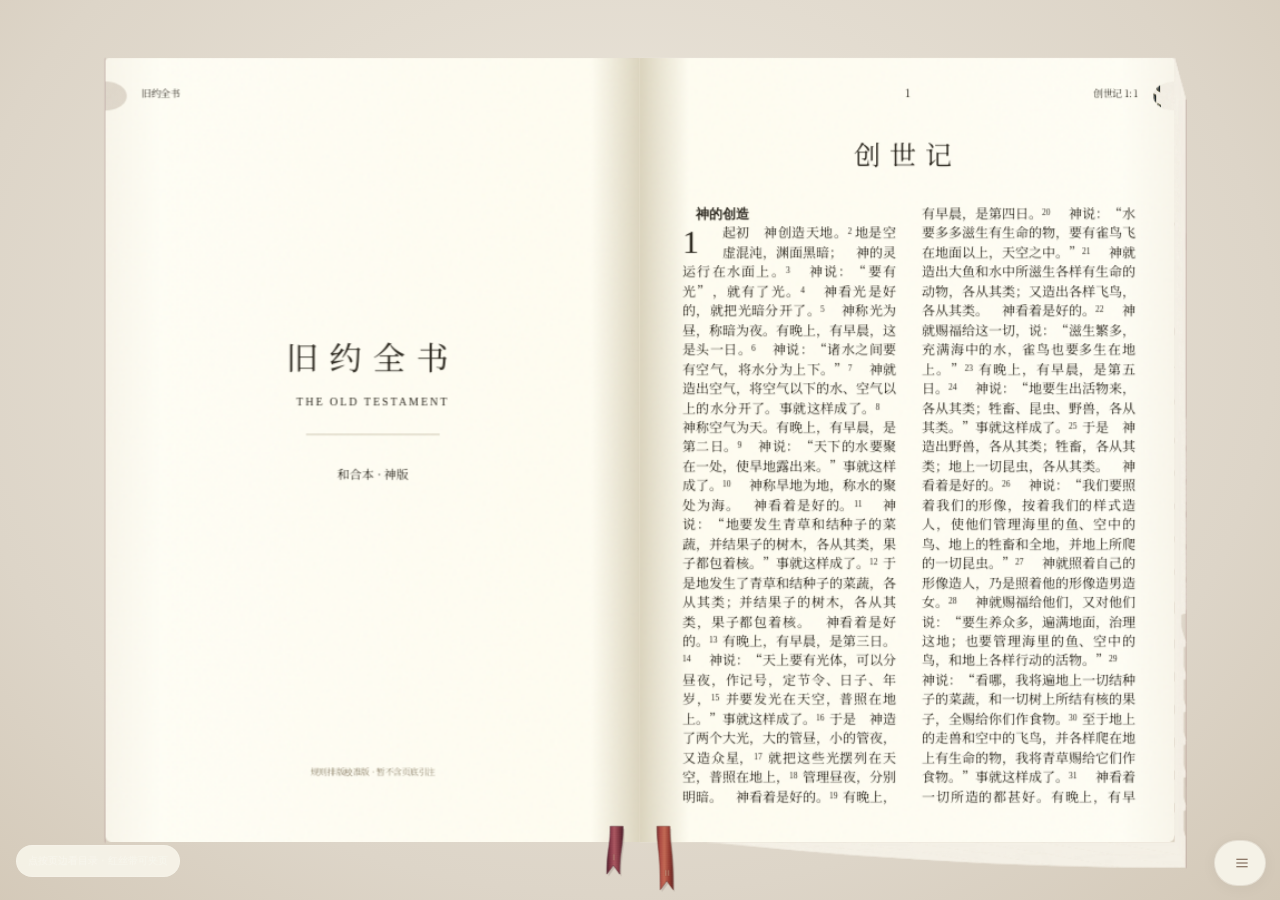
==== commit 127aa173: "Restore all source poetry lines without changing scripture text" ====
--- a/rules.html
+++ b/rules.html
@@ -1,5 +1,5 @@
 <!doctype html>
-<html lang="zh-CN" class="paper-immersive" data-reader-scene="reading" data-reader-chrome="hidden" data-paper-scene="reading" data-reader-build="rules-1" data-requires-rules="true">
+<html lang="zh-CN" class="paper-immersive" data-reader-scene="reading" data-reader-chrome="hidden" data-paper-scene="reading" data-reader-build="rules-2" data-requires-rules="true">
 <head>
   <meta charset="utf-8">
   <meta name="viewport" content="width=device-width,initial-scale=1,viewport-fit=cover">
@@ -7,32 +7,32 @@
   <meta name="description" content="固定纸页、双栏对开、书侧索引与真实阅读进度。一个保留经文空间记忆的圣经阅读体验原型。">
   <link rel="manifest" href="manifest.webmanifest"><link rel="icon" href="app-icon.svg" type="image/svg+xml"><link rel="apple-touch-icon" sizes="180x180" href="app-icon-180.png"><meta name="apple-mobile-web-app-capable" content="yes"><meta name="apple-mobile-web-app-status-bar-style" content="black-translucent">
   <title>纸页 · 统一规则排版校准</title>
-  <link rel="stylesheet" href="fonts.css?v=rules-1">
-  <link rel="stylesheet" href="fonts-extra.css?v=rules-1">
-  <link rel="stylesheet" href="style.css?v=rules-1">
-  <link rel="stylesheet" href="book-index.css?v=rules-1"><link rel="stylesheet" href="book-scene.css?v=rules-1"><link rel="stylesheet" href="book-solid.css?v=rules-1"><link rel="stylesheet" href="book-leaves.css?v=rules-1"><link rel="stylesheet" href="immersion.css?v=rules-1">
-  <script src="book-material.js?v=rules-1" defer></script><script src="book-kinematics.js?v=rules-1" defer></script><script src="book-solid.js?v=rules-1" defer></script><script src="book-leaves.js?v=rules-1" defer></script><script src="book-scene.js?v=rules-1" defer></script><script src="book-index.js?v=rules-1" defer></script>
-  <script src="bible-data.js?v=rules-1" defer></script>
-  <script src="data/bible-source.js?v=rules-1" defer></script>
-  <script src="paper-layout.js?v=rules-1" defer></script>
-  <script src="paper-edition.js?v=rules-1" defer></script>
-  <script src="rule-reader-bootstrap.js?v=rules-1" defer></script>
-  <script src="paper-typography.js?v=rules-1" defer></script><script src="paper-page.js?v=rules-1" defer></script>
-  <script src="gesture-core.js?v=rules-1" defer></script>
-  <script src="paper-physics.js?v=rules-1" defer></script>
-  <script src="paper-renderer.js?v=rules-1" defer></script>
-  <script src="paper-edges.js?v=rules-1" defer></script><script src="ribbon-bookmarks.js?v=rules-1" defer></script>
-  <link rel="stylesheet" href="paper-edges.css?v=rules-1"><link rel="stylesheet" href="ribbon-bookmarks.css?v=rules-1">
-  <script src="app.js?v=rules-1" defer></script><script src="immersion.js?v=rules-1" defer></script>
+  <link rel="stylesheet" href="fonts.css?v=rules-2">
+  <link rel="stylesheet" href="fonts-extra.css?v=rules-2">
+  <link rel="stylesheet" href="style.css?v=rules-2">
+  <link rel="stylesheet" href="book-index.css?v=rules-2"><link rel="stylesheet" href="book-scene.css?v=rules-2"><link rel="stylesheet" href="book-solid.css?v=rules-2"><link rel="stylesheet" href="book-leaves.css?v=rules-2"><link rel="stylesheet" href="immersion.css?v=rules-2">
+  <script src="book-material.js?v=rules-2" defer></script><script src="book-kinematics.js?v=rules-2" defer></script><script src="book-solid.js?v=rules-2" defer></script><script src="book-leaves.js?v=rules-2" defer></script><script src="book-scene.js?v=rules-2" defer></script><script src="book-index.js?v=rules-2" defer></script>
+  <script src="bible-data.js?v=rules-2" defer></script>
+  <script src="data/bible-source.js?v=rules-2" defer></script>
+  <script src="paper-layout.js?v=rules-2" defer></script>
+  <script src="paper-edition.js?v=rules-2" defer></script>
+  <script src="rule-reader-bootstrap.js?v=rules-2" defer></script>
+  <script src="paper-typography.js?v=rules-2" defer></script><script src="paper-page.js?v=rules-2" defer></script>
+  <script src="gesture-core.js?v=rules-2" defer></script>
+  <script src="paper-physics.js?v=rules-2" defer></script>
+  <script src="paper-renderer.js?v=rules-2" defer></script>
+  <script src="paper-edges.js?v=rules-2" defer></script><script src="ribbon-bookmarks.js?v=rules-2" defer></script>
+  <link rel="stylesheet" href="paper-edges.css?v=rules-2"><link rel="stylesheet" href="ribbon-bookmarks.css?v=rules-2">
+  <script src="app.js?v=rules-2" defer></script><script src="immersion.js?v=rules-2" defer></script>
 
-  <script src="reader-release.js?v=rules-1" defer></script>
+  <script src="reader-release.js?v=rules-2" defer></script>
   <style>#reader-rule-loading{position:fixed;inset:0;z-index:9999;display:grid;place-content:center;padding:32px;background:#e8e1d4;color:#493f32;text-align:center;font:16px/1.8 system-ui,sans-serif}#reader-rule-loading p{max-width:30em}#reader-rule-loading a{color:#8b3939}html[data-rule-layout="ready"] #reader-rule-loading{display:none}</style>
 </head>
 <body data-paper-scene="reading">
-<div id="reader-rule-loading" role="status"><strong>纸页 · 正在准备书页</strong><p>首次打开需要载入全文和字体，请稍候。</p><a href="./?v=rules-1">加载遇到问题？重新打开</a></div>
+<div id="reader-rule-loading" role="status"><strong>纸页 · 正在准备书页</strong><p>首次打开需要载入全文和字体，请稍候。</p><a href="./?v=rules-2">加载遇到问题？重新打开</a></div>
 <header class="masthead">
   <a class="brand" href="#" aria-label="纸页，返回阅读"><span class="brand-mark">页</span><span>纸页<small>PAPER BIBLE</small></span></a>
-  <div class="edition-label">和合本 · 规则排版校准 <span>RULES 01 · 统一规则试排</span></div>
+  <div class="edition-label">和合本 · 规则排版校准 <span>RULES 02 · 统一规则试排</span></div>
   <button class="text-button" id="about-open">关于这本书 <span aria-hidden="true">↗</span></button>
 </header>
 <main>
@@ -87,7 +87,7 @@
         <div class="scene-topbar"><button id="scene-back">← 回到阅读</button><span id="scene-status" role="status">沿着书侧，找回那一卷</span></div>
         <div class="scene-bottom"><div class="scene-chapter-list" id="scene-chapter-list" hidden></div><div class="scene-actions"><button id="scene-digital" aria-pressed="false">展开为数字目录</button><button id="scene-chapters">当前卷章节</button></div><p>黑金 · 旧约　朱红 · 新约<br>上下拖动查看切口 · 点选纸层，连续翻开。</p></div>
       </div>
-<dialog id="about-dialog"><button class="dialog-close" data-close aria-label="关闭">×</button><div class="eyebrow">关于这次实验</div><h2>位置不动，<br>只是换一种拿书的方式。</h2><p>手机上，放大并移动观看；平板横屏，完整展开两页。经文不会随屏幕宽度重新排版。</p><p>左右书页堆叠与底部厚度条对应全书位置。点按一侧页边，只拨开这一侧：上层向书脊错开更多，底层移动更少，露出嵌在半圆纸层切口里的标签。点切口可直接连续翻到那一卷，不必合书。上下拖动可查看其余切口；需要全部书卷时，可切换数字目录。合书和展开采用分层弯曲纸面，不再整块转动。两根红色丝带可独立夹页，点丝带尾端设置或回到书签。</p><p class="notice">规则排版试用版：现成和合本正文、标题与括注，按统一的字格、行距、双栏和章号规则自动分页。没有逐行位置表，也没有使用扫描页作阅读图像。暂不补齐缺失的语义标记和页底引注，因此试排页码、断行与原版仍有差异；不能宣称已经精确复刻。</p><p id="reader-version">体验版本 · rules-1<br><a id="reader-reload" href="./?v=rules-1">重新载入最新版</a>（保留阅读位置）</p><p>本轮正文导入既有和合本语义文本，保留标点、全角空格和现有括注。暂不补齐缺失的语义标记与页底引注，显示的是试排页码。阅读位置及两根丝带与旧体验版分开保存。</p><div class="sources"><a href="https://www.bibleinmylanguage.com/chinese-bible-midsize-black-black-pvc-covered-chinese-union-version-the-most-popular-bible-in-mainland-china-with-thumb-index-golden-letters-on-cover-red-edges-cuv-holy-bible/" target="_blank" rel="noreferrer">内页风格参考 ↗</a><a href="https://ebible.org/cmn-cu89s/copyright.htm" target="_blank" rel="noreferrer">旧体验版资料来源：eBible ↗</a></div></dialog>
+<dialog id="about-dialog"><button class="dialog-close" data-close aria-label="关闭">×</button><div class="eyebrow">关于这次实验</div><h2>位置不动，<br>只是换一种拿书的方式。</h2><p>手机上，放大并移动观看；平板横屏，完整展开两页。经文不会随屏幕宽度重新排版。</p><p>左右书页堆叠与底部厚度条对应全书位置。点按一侧页边，只拨开这一侧：上层向书脊错开更多，底层移动更少，露出嵌在半圆纸层切口里的标签。点切口可直接连续翻到那一卷，不必合书。上下拖动可查看其余切口；需要全部书卷时，可切换数字目录。合书和展开采用分层弯曲纸面，不再整块转动。两根红色丝带可独立夹页，点丝带尾端设置或回到书签。</p><p class="notice">规则排版试用版：现成和合本正文、标题与括注，按统一的字格、行距、双栏和章号规则自动分页。没有逐行位置表，也没有使用扫描页作阅读图像。已接回源资料中全书已有的诗行边界；长诗行仍按统一栏宽自然折行。暂不补齐页底引注和专名等其余标记，因此试排页码、断行与原版仍有差异；不能宣称已经精确复刻。</p><p id="reader-version">体验版本 · rules-2<br><a id="reader-reload" href="./?v=rules-2">重新载入最新版</a>（保留阅读位置）</p><p>本轮只恢复诗行结构，正文、标点、全角空格和现有括注逐字不变。不按句号猜诗行，不保存屏幕折行坐标。显示的仍是试排页码；阅读位置和两根丝带按经文锚点迁移，与旧版本分开保存。</p><div class="sources"><a href="https://www.bibleinmylanguage.com/chinese-bible-midsize-black-black-pvc-covered-chinese-union-version-the-most-popular-bible-in-mainland-china-with-thumb-index-golden-letters-on-cover-red-edges-cuv-holy-bible/" target="_blank" rel="noreferrer">内页风格参考 ↗</a><a href="https://ebible.org/cmn-cu89s/copyright.htm" target="_blank" rel="noreferrer">诗行结构来源：eBible ↗</a></div></dialog>
 <dialog id="help-dialog"><button class="dialog-close" data-close aria-label="关闭">×</button><div class="eyebrow">手势小抄 · 可逆的翻页</div><h2>先捏住这张纸，<br>再决定要不要翻过去。</h2><dl><dt>长按约半秒，再慢慢拖</dt><dd>右页向左掀，左页向右掀。从触点到书脊之间会弯起，下面的下一页逐渐露出；手指往回走，纸页就跟着退回。</dd><dt>松手放下</dt><dd>翻过中间或向前甩出时完成翻页；没过中间或明显往回拖时回落。只掀开偷看，不会改变页码。中途添加第二根手指会放回纸页，转为缩放。</dd><dt>直接单指慢拖</dt><dd>不先长按，仍然是移动整本书，不会进入掀页。</dd><dt>单指 / 双指快滑</dt><dd>单指翻 1 页；双指先翻 5 页，1.25 秒内连续同向快滑加速到 10、20 页。都用弯曲纸页过渡。</dd><dt>双指张开 / 合拢</dt><dd>缩放整本书；本次触摸不会误触发翻页。</dd><dt>点按页边</dt><dd>点左右纸页的外侧边缘，只把该侧纸层向书脊拨开；上层错开更多，露出半圆切口。点切口直接翻到该卷。上下拖动查看其他切口，点空白或「收回纸页」放回；阅读时慢拖页边仍是平移。</dd><dt>两根红丝带</dt><dd>点书底的丝带尾端，可分别夹住当前页、回到已夹位置、改夹或取出。书签保存在本浏览器；放大后看不到丝带时，可在阅读工具中打开「丝带书签」。</dd><dt>鼠标与演示</dt><dd>按住鼠标约半秒再拖，也能掀页；点击工具栏「掀页演示」可看一次掀开、偷看、放回的完整过程。Esc 可放回纸页。</dd></dl><p class="notice">“翻 1 页”按翻动一张纸计算，即下一组对开。当前为轻量曲面纸张模拟，并非完整纸张力学仿真；不同手机的多指手感仍需真机体验。</p></dialog>
 
 </body></html>
